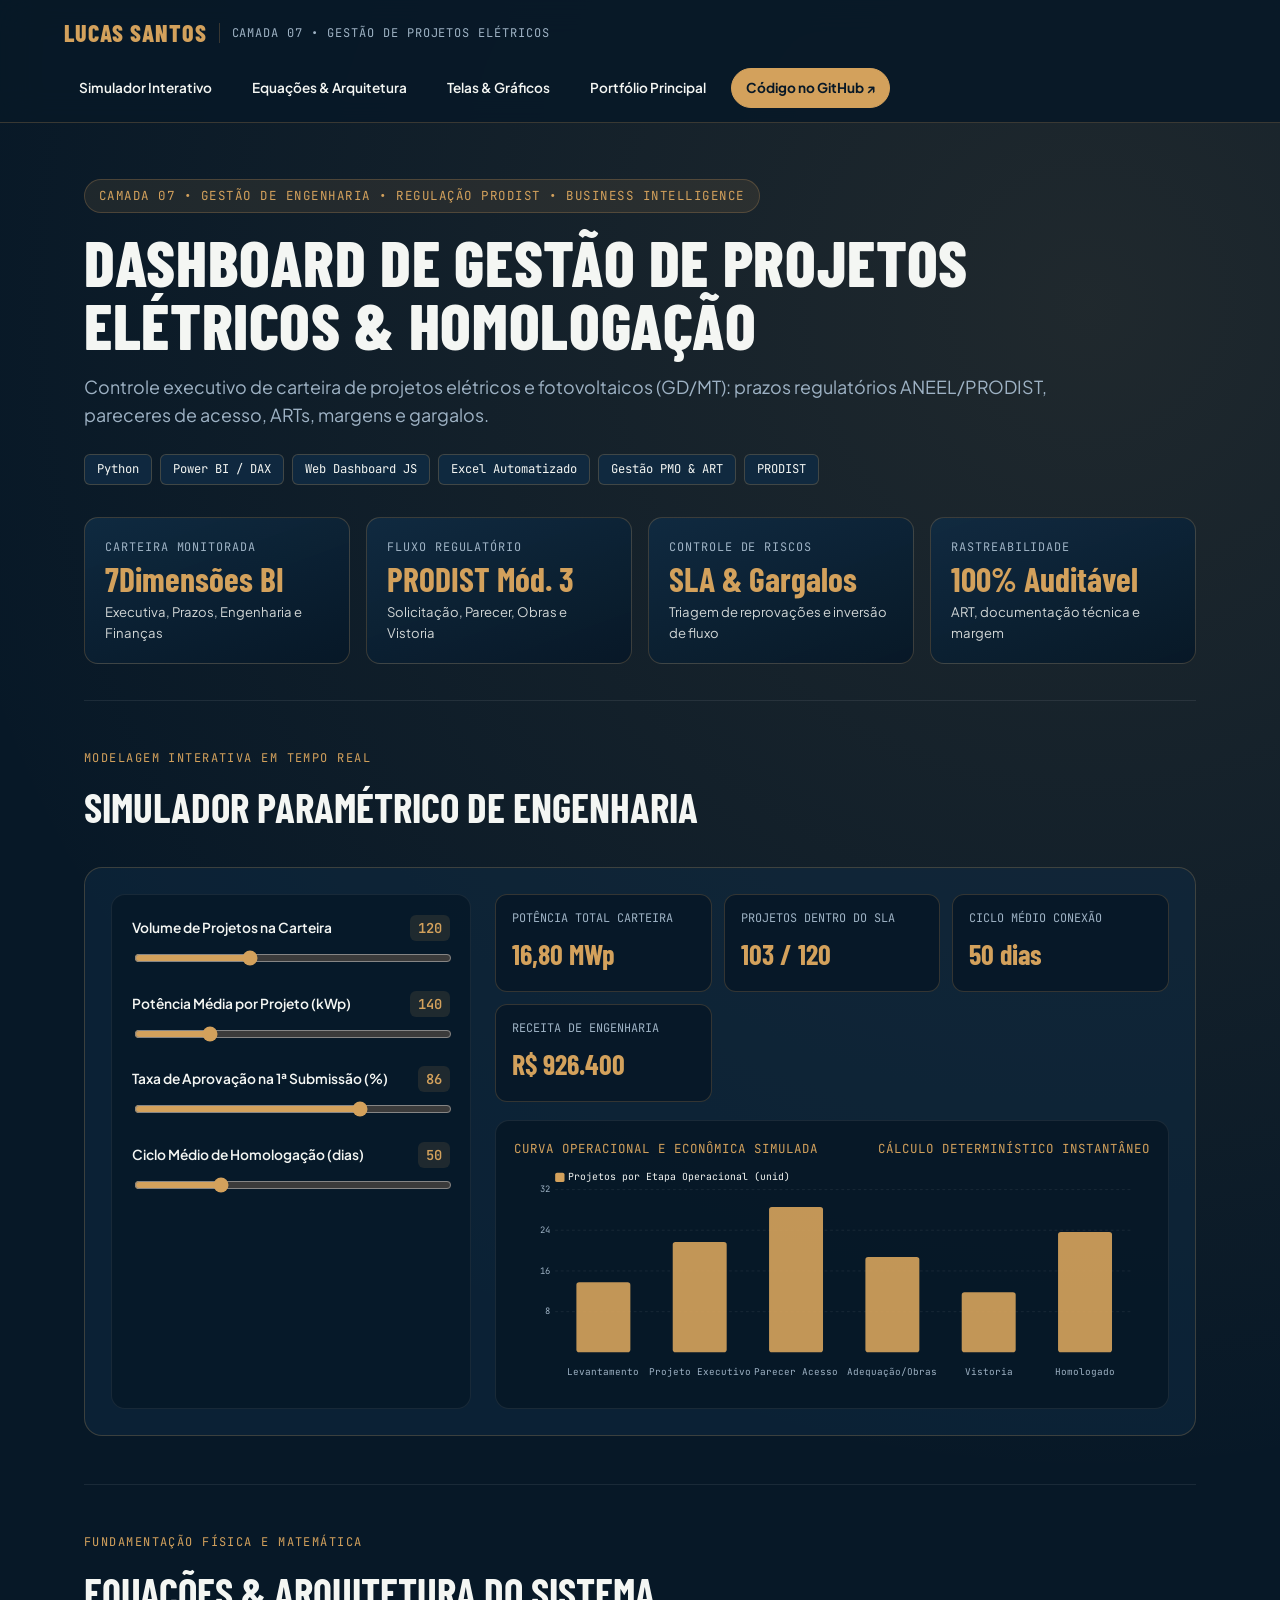
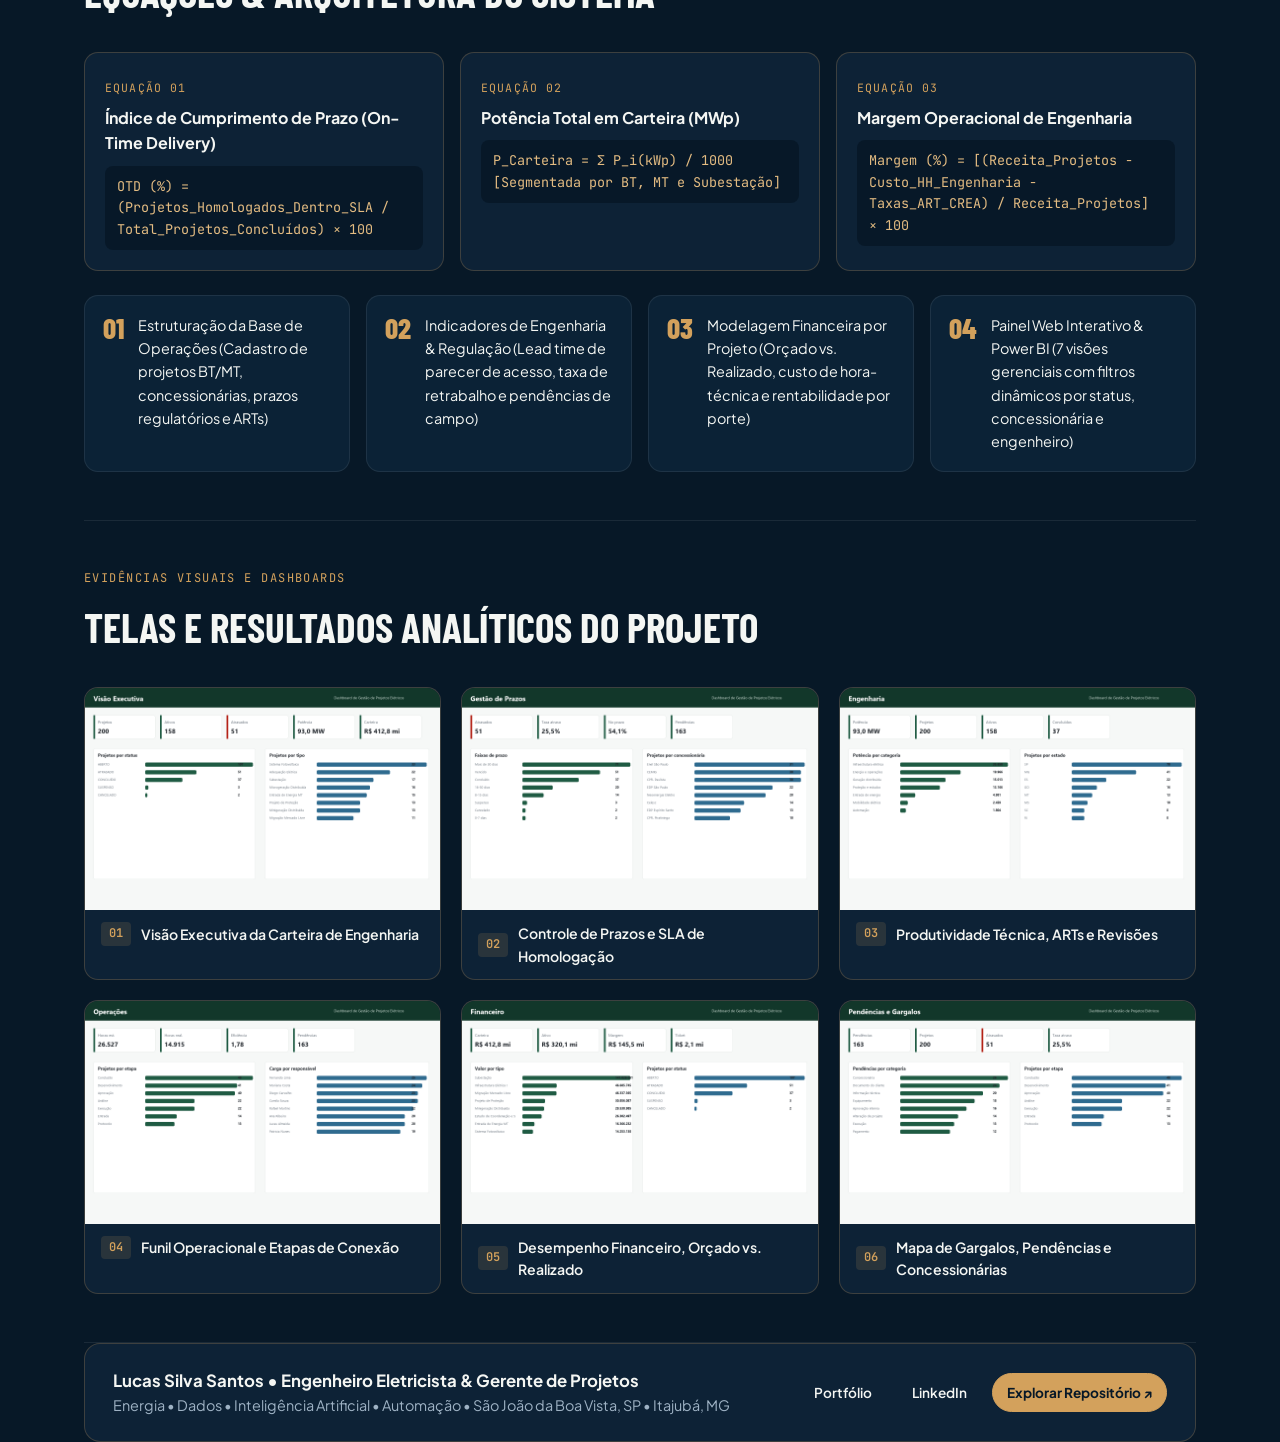
==== docs/index.html @ ae4abb3b "feat: upgrade interactive simulator, Navy & Gold UI, executive PT-BR README and Lucas Silva Santos a" ====
<!DOCTYPE html>
<html lang="pt-BR">
<head>
  <meta charset="utf-8" />
  <meta name="viewport" content="width=device-width, initial-scale=1" />
  <title>Dashboard de Gestão de Projetos Elétricos & Homologação | Lucas Santos Engenharia</title>
  <meta name="description" content="Plataforma de Business Intelligence e gestão operacional de carteiras de projetos elétricos (GD, Média Tensão e Subestações): controle de prazos PRODIST, emissão de ART, pareceres de acesso, gargalos e KPIs financeiros." />
  <link rel="preconnect" href="https://fonts.googleapis.com" />
  <link rel="preconnect" href="https://fonts.gstatic.com" crossorigin />
  <link href="https://fonts.googleapis.com/css2?family=Barlow+Condensed:wght@600;700;800&family=JetBrains+Mono:wght@400;600&family=Plus+Jakarta+Sans:wght@400;500;600;700&display=swap" rel="stylesheet" />
  <style>
    :root {
      --navy-deep: #071827;
      --navy-tech: #102B42;
      --navy-card: #0d2236;
      --gold: #D3A15C;
      --gold-light: #e4bc82;
      --cream: #F4F6F3;
      --text-muted: #9eb2c4;
      --border: rgba(211, 161, 92, 0.24);
      --success: #34d399;
    }
    * { box-sizing: border-box; }
    html { scroll-behavior: smooth; }
    body {
      margin: 0;
      font-family: 'Plus Jakarta Sans', system-ui, sans-serif;
      background: radial-gradient(circle at 85% 10%, rgba(211, 161, 92, 0.12), transparent 40%), var(--navy-deep);
      color: var(--cream);
      line-height: 1.6;
    }
    .topbar {
      position: sticky;
      top: 0;
      z-index: 100;
      display: flex;
      align-items: center;
      justify-content: space-between;
      padding: 14px 5vw;
      background: rgba(7, 24, 39, 0.88);
      backdrop-filter: blur(16px);
      border-bottom: 1px solid var(--border);
      gap: 16px;
      flex-wrap: wrap;
    }
    .brand {
      display: flex;
      align-items: center;
      gap: 12px;
      text-decoration: none;
      color: var(--cream);
    }
    .brand-mark {
      font-family: 'Barlow Condensed', sans-serif;
      font-weight: 800;
      font-size: 1.5rem;
      letter-spacing: 0.04em;
      color: var(--gold);
    }
    .brand-divider {
      width: 1px;
      height: 20px;
      background: var(--border);
    }
    .brand-sub {
      font-family: 'JetBrains Mono', monospace;
      font-size: 0.75rem;
      color: var(--text-muted);
      text-transform: uppercase;
      letter-spacing: 0.08em;
    }
    .nav-links {
      display: flex;
      align-items: center;
      gap: 10px;
      flex-wrap: wrap;
    }
    .nav-link {
      text-decoration: none;
      color: var(--cream);
      font-size: 0.85rem;
      font-weight: 600;
      padding: 8px 14px;
      border-radius: 999px;
      border: 1px solid transparent;
      transition: all 0.2s ease;
    }
    .nav-link:hover {
      border-color: var(--border);
      color: var(--gold);
    }
    .nav-cta {
      background: var(--gold);
      color: var(--navy-deep);
      border-color: var(--gold);
      font-weight: 700;
    }
    .nav-cta:hover {
      background: var(--gold-light);
      color: var(--navy-deep);
    }
    .container {
      max-width: 1240px;
      margin: 0 auto;
      padding: 0 5vw;
    }
    .hero {
      padding: 56px 0 36px;
      border-bottom: 1px solid rgba(255, 255, 255, 0.08);
    }
    .eyebrow {
      display: inline-flex;
      align-items: center;
      gap: 8px;
      font-family: 'JetBrains Mono', monospace;
      font-size: 0.78rem;
      color: var(--gold);
      text-transform: uppercase;
      letter-spacing: 0.12em;
      padding: 6px 14px;
      border-radius: 999px;
      background: rgba(211, 161, 92, 0.1);
      border: 1px solid var(--border);
      margin-bottom: 18px;
    }
    h1 {
      font-family: 'Barlow Condensed', sans-serif;
      font-size: clamp(2.4rem, 5vw, 4.2rem);
      font-weight: 800;
      line-height: 0.98;
      text-transform: uppercase;
      margin: 0 0 16px;
      letter-spacing: 0.01em;
    }
    .hero-sub {
      font-size: clamp(1rem, 1.4vw, 1.18rem);
      color: var(--text-muted);
      max-width: 78ch;
      margin: 0 0 24px;
    }
    .badge-row {
      display: flex;
      flex-wrap: wrap;
      gap: 8px;
      margin-bottom: 32px;
    }
    .tech-badge {
      font-family: 'JetBrains Mono', monospace;
      font-size: 0.76rem;
      padding: 5px 12px;
      border-radius: 6px;
      background: rgba(16, 43, 66, 0.9);
      border: 1px solid rgba(211, 161, 92, 0.25);
      color: var(--cream);
    }
    .kpi-grid {
      display: grid;
      grid-template-columns: repeat(auto-fit, minmax(220px, 1fr));
      gap: 16px;
    }
    .kpi-card {
      background: linear-gradient(160deg, rgba(16, 43, 66, 0.92), rgba(7, 24, 39, 0.95));
      border: 1px solid var(--border);
      border-radius: 14px;
      padding: 20px;
      display: flex;
      flex-direction: column;
      gap: 4px;
    }
    .kpi-label {
      font-family: 'JetBrains Mono', monospace;
      font-size: 0.74rem;
      text-transform: uppercase;
      letter-spacing: 0.08em;
      color: var(--text-muted);
    }
    .kpi-value {
      font-family: 'Barlow Condensed', sans-serif;
      font-size: 2.1rem;
      font-weight: 700;
      color: var(--gold);
      line-height: 1.05;
    }
    .kpi-detail {
      font-size: 0.82rem;
      color: var(--cream);
      opacity: 0.85;
    }
    section {
      padding: 48px 0;
      border-bottom: 1px solid rgba(255, 255, 255, 0.08);
    }
    .section-head {
      margin-bottom: 28px;
    }
    .section-tag {
      font-family: 'JetBrains Mono', monospace;
      font-size: 0.75rem;
      color: var(--gold);
      text-transform: uppercase;
      letter-spacing: 0.12em;
      display: block;
      margin-bottom: 6px;
    }
    .section-title {
      font-family: 'Barlow Condensed', sans-serif;
      font-size: clamp(1.8rem, 3.2vw, 2.7rem);
      font-weight: 700;
      text-transform: uppercase;
      margin: 0;
    }
    .sim-shell {
      display: grid;
      grid-template-columns: 360px 1fr;
      gap: 24px;
      background: rgba(16, 43, 66, 0.55);
      border: 1px solid var(--border);
      border-radius: 18px;
      padding: 26px;
    }
    @media (max-width: 920px) {
      .sim-shell { grid-template-columns: 1fr; padding: 18px; }
    }
    .sim-controls {
      display: flex;
      flex-direction: column;
      gap: 18px;
      background: rgba(7, 24, 39, 0.85);
      padding: 20px;
      border-radius: 14px;
      border: 1px solid rgba(255, 255, 255, 0.07);
    }
    .sim-control-header {
      display: flex;
      justify-content: space-between;
      align-items: center;
      gap: 8px;
      margin-bottom: 6px;
    }
    .sim-control-header label {
      font-size: 0.86rem;
      font-weight: 600;
      color: var(--cream);
    }
    .sim-val {
      font-family: 'JetBrains Mono', monospace;
      font-size: 0.86rem;
      font-weight: 600;
      color: var(--gold);
      background: rgba(211, 161, 92, 0.12);
      padding: 2px 8px;
      border-radius: 6px;
    }
    input[type="range"] {
      width: 100%;
      accent-color: var(--gold);
      cursor: pointer;
    }
    .sim-output {
      display: flex;
      flex-direction: column;
      gap: 18px;
    }
    .sim-metrics {
      display: grid;
      grid-template-columns: repeat(auto-fit, minmax(165px, 1fr));
      gap: 12px;
    }
    .sim-metric-box {
      background: rgba(7, 24, 39, 0.9);
      border: 1px solid rgba(211, 161, 92, 0.22);
      border-radius: 12px;
      padding: 14px 16px;
    }
    .sim-metric-box span {
      display: block;
      font-size: 0.74rem;
      font-family: 'JetBrains Mono', monospace;
      color: var(--text-muted);
      text-transform: uppercase;
    }
    .sim-metric-box strong {
      display: block;
      font-family: 'Barlow Condensed', sans-serif;
      font-size: 1.75rem;
      color: var(--gold);
      margin-top: 4px;
    }
    .sim-chart-box {
      background: rgba(7, 24, 39, 0.92);
      border: 1px solid rgba(255, 255, 255, 0.08);
      border-radius: 14px;
      padding: 18px;
    }
    .sim-chart-title {
      font-family: 'JetBrains Mono', monospace;
      font-size: 0.78rem;
      color: var(--gold);
      text-transform: uppercase;
      letter-spacing: 0.08em;
      margin-bottom: 10px;
      display: flex;
      justify-content: space-between;
      flex-wrap: wrap;
      gap: 8px;
    }
    .eq-grid {
      display: grid;
      grid-template-columns: repeat(auto-fit, minmax(300px, 1fr));
      gap: 16px;
      margin-bottom: 24px;
    }
    .eq-card {
      background: var(--navy-card);
      border: 1px solid var(--border);
      border-radius: 14px;
      padding: 20px;
    }
    .eq-index {
      font-family: 'JetBrains Mono', monospace;
      font-size: 0.72rem;
      color: var(--gold);
      letter-spacing: 0.1em;
    }
    .eq-card h4 {
      margin: 6px 0 10px;
      font-size: 1rem;
    }
    .eq-card code {
      display: block;
      font-family: 'JetBrains Mono', monospace;
      font-size: 0.84rem;
      color: var(--gold-light);
      background: rgba(7, 24, 39, 0.9);
      padding: 10px 12px;
      border-radius: 8px;
      overflow-x: auto;
    }
    .arch-grid {
      display: grid;
      grid-template-columns: repeat(auto-fit, minmax(240px, 1fr));
      gap: 16px;
    }
    .arch-step {
      background: rgba(16, 43, 66, 0.6);
      border: 1px solid rgba(255, 255, 255, 0.08);
      border-radius: 14px;
      padding: 18px;
      display: flex;
      gap: 14px;
      align-items: flex-start;
    }
    .arch-num {
      font-family: 'Barlow Condensed', sans-serif;
      font-size: 1.8rem;
      font-weight: 800;
      color: var(--gold);
      line-height: 1;
    }
    .arch-step p {
      margin: 0;
      font-size: 0.9rem;
      color: var(--cream);
    }
    .gallery-grid {
      display: grid;
      grid-template-columns: repeat(auto-fit, minmax(320px, 1fr));
      gap: 20px;
    }
    .shot-card {
      margin: 0;
      background: var(--navy-card);
      border: 1px solid var(--border);
      border-radius: 14px;
      overflow: hidden;
      transition: transform 0.25s ease;
    }
    .shot-card:hover {
      transform: translateY(-4px);
    }
    .shot-frame {
      background: #040d17;
      aspect-ratio: 16 / 10;
      display: flex;
      align-items: center;
      justify-content: center;
      overflow: hidden;
    }
    .shot-frame img {
      width: 100%;
      height: 100%;
      object-fit: cover;
      display: block;
    }
    .shot-card figcaption {
      padding: 12px 16px;
      display: flex;
      align-items: center;
      gap: 10px;
      font-size: 0.88rem;
      font-weight: 600;
    }
    .shot-idx {
      font-family: 'JetBrains Mono', monospace;
      font-size: 0.75rem;
      color: var(--gold);
      background: rgba(211, 161, 92, 0.14);
      padding: 2px 8px;
      border-radius: 4px;
    }
    footer {
      padding: 44px 0 60px;
      color: var(--text-muted);
      font-size: 0.9rem;
    }
    .footer-box {
      display: flex;
      justify-content: space-between;
      align-items: center;
      flex-wrap: wrap;
      gap: 20px;
      background: var(--navy-card);
      border: 1px solid var(--border);
      border-radius: 16px;
      padding: 24px 28px;
    }
    .footer-author strong {
      color: var(--cream);
      font-size: 1.05rem;
      display: block;
    }
  </style>
</head>
<body>
  <header class="topbar">
    <a class="brand" href="https://lucas-santos-portfolio-zeta.vercel.app/">
      <span class="brand-mark">LUCAS SANTOS</span>
      <span class="brand-divider"></span>
      <span class="brand-sub">Camada 07 • GESTÃO DE PROJETOS ELÉTRICOS</span>
    </a>
    <nav class="nav-links">
      <a class="nav-link" href="#simulador">Simulador Interativo</a>
      <a class="nav-link" href="#arquitetura">Equações & Arquitetura</a>
      <a class="nav-link" href="#galeria">Telas & Gráficos</a>
      <a class="nav-link" href="https://lucas-santos-portfolio-zeta.vercel.app/#arquitetura">Portfólio Principal</a>
      <a class="nav-link nav-cta" href="https://github.com/luscaarmstrong1/electrical-project-management-dashboard" target="_blank" rel="noopener">Código no GitHub ↗</a>
    </nav>
  </header>

  <main class="container">
    <section class="hero">
      <div class="eyebrow">CAMADA 07 • Gestão de Engenharia • Regulação PRODIST • Business Intelligence</div>
      <h1>Dashboard de Gestão de Projetos Elétricos & Homologação</h1>
      <p class="hero-sub">Controle executivo de carteira de projetos elétricos e fotovoltaicos (GD/MT): prazos regulatórios ANEEL/PRODIST, pareceres de acesso, ARTs, margens e gargalos.</p>
      <div class="badge-row"><span class="tech-badge">Python</span><span class="tech-badge">Power BI / DAX</span><span class="tech-badge">Web Dashboard JS</span><span class="tech-badge">Excel Automatizado</span><span class="tech-badge">Gestão PMO & ART</span><span class="tech-badge">PRODIST</span></div>
      <div class="kpi-grid">
      <div class="kpi-card">
        <span class="kpi-label">Carteira Monitorada</span>
        <strong class="kpi-value">7Dimensões BI</strong>
        <span class="kpi-detail">Executiva, Prazos, Engenharia e Finanças</span>
      </div>

      <div class="kpi-card">
        <span class="kpi-label">Fluxo Regulatório</span>
        <strong class="kpi-value">PRODIST Mód. 3</strong>
        <span class="kpi-detail">Solicitação, Parecer, Obras e Vistoria</span>
      </div>

      <div class="kpi-card">
        <span class="kpi-label">Controle de Riscos</span>
        <strong class="kpi-value">SLA & Gargalos</strong>
        <span class="kpi-detail">Triagem de reprovações e inversão de fluxo</span>
      </div>

      <div class="kpi-card">
        <span class="kpi-label">Rastreabilidade</span>
        <strong class="kpi-value">100% Auditável</strong>
        <span class="kpi-detail">ART, documentação técnica e margem</span>
      </div></div>
    </section>

    <section id="simulador">
      <div class="section-head">
        <span class="section-tag">MODELAGEM INTERATIVA EM TEMPO REAL</span>
        <h2 class="section-title">Simulador Paramétrico de Engenharia</h2>
      </div>
      <div class="sim-shell">
        <div class="sim-controls">
          
      <div class="sim-control">
        <div class="sim-control-header">
          <label for="ctrl-projCount">Volume de Projetos na Carteira</label>
          <span class="sim-val" id="val-projCount">120</span>
        </div>
        <input type="range" id="ctrl-projCount" min="20" max="300" step="10" value="120" />
      </div>

      <div class="sim-control">
        <div class="sim-control-header">
          <label for="ctrl-avgKwp">Potência Média por Projeto (kWp)</label>
          <span class="sim-val" id="val-avgKwp">140</span>
        </div>
        <input type="range" id="ctrl-avgKwp" min="35" max="500" step="15" value="140" />
      </div>

      <div class="sim-control">
        <div class="sim-control-header">
          <label for="ctrl-slaPct">Taxa de Aprovação na 1ª Submissão (%)</label>
          <span class="sim-val" id="val-slaPct">86</span>
        </div>
        <input type="range" id="ctrl-slaPct" min="55" max="98" step="1" value="86" />
      </div>

      <div class="sim-control">
        <div class="sim-control-header">
          <label for="ctrl-leadDays">Ciclo Médio de Homologação (dias)</label>
          <span class="sim-val" id="val-leadDays">48</span>
        </div>
        <input type="range" id="ctrl-leadDays" min="25" max="120" step="5" value="48" />
      </div>
        </div>
        <div class="sim-output">
          <div class="sim-metrics" id="sim-metrics"></div>
          <div class="sim-chart-box">
            <div class="sim-chart-title">
              <span id="chart-title">CURVA OPERACIONAL E ECONÔMICA SIMULADA</span>
              <span id="chart-subtitle">Cálculo determinístico instantâneo</span>
            </div>
            <div id="svg-chart-container"></div>
          </div>
        </div>
      </div>
    </section>

    <section id="arquitetura">
      <div class="section-head">
        <span class="section-tag">FUNDAMENTAÇÃO FÍSICA E MATEMÁTICA</span>
        <h2 class="section-title">Equações & Arquitetura do Sistema</h2>
      </div>
      <div class="eq-grid">
      <div class="eq-card">
        <span class="eq-index">EQUAÇÃO 01</span>
        <h4>Índice de Cumprimento de Prazo (On-Time Delivery)</h4>
        <code>OTD (%) = (Projetos_Homologados_Dentro_SLA / Total_Projetos_Concluídos) × 100</code>
      </div>

      <div class="eq-card">
        <span class="eq-index">EQUAÇÃO 02</span>
        <h4>Potência Total em Carteira (MWp)</h4>
        <code>P_Carteira = Σ P_i(kWp) / 1000  [Segmentada por BT, MT e Subestação]</code>
      </div>

      <div class="eq-card">
        <span class="eq-index">EQUAÇÃO 03</span>
        <h4>Margem Operacional de Engenharia</h4>
        <code>Margem (%) = [(Receita_Projetos - Custo_HH_Engenharia - Taxas_ART_CREA) / Receita_Projetos] × 100</code>
      </div></div>
      <div class="arch-grid">
      <div class="arch-step">
        <div class="arch-num">01</div>
        <p>Estruturação da Base de Operações (Cadastro de projetos BT/MT, concessionárias, prazos regulatórios e ARTs)</p>
      </div>

      <div class="arch-step">
        <div class="arch-num">02</div>
        <p>Indicadores de Engenharia & Regulação (Lead time de parecer de acesso, taxa de retrabalho e pendências de campo)</p>
      </div>

      <div class="arch-step">
        <div class="arch-num">03</div>
        <p>Modelagem Financeira por Projeto (Orçado vs. Realizado, custo de hora-técnica e rentabilidade por porte)</p>
      </div>

      <div class="arch-step">
        <div class="arch-num">04</div>
        <p>Painel Web Interativo & Power BI (7 visões gerenciais com filtros dinâmicos por status, concessionária e engenheiro)</p>
      </div></div>
    </section>

    <section id="galeria">
      <div class="section-head">
        <span class="section-tag">EVIDÊNCIAS VISUAIS E DASHBOARDS</span>
        <h2 class="section-title">Telas e Resultados Analíticos do Projeto</h2>
      </div>
      <div class="gallery-grid">
      <figure class="shot-card">
        <div class="shot-frame">
          <img src="assets/screenshots/executive_overview.png" alt="Visão Executiva da Carteira de Engenharia" loading="lazy" />
        </div>
        <figcaption>
          <span class="shot-idx">01</span>
          <span>Visão Executiva da Carteira de Engenharia</span>
        </figcaption>
      </figure>

      <figure class="shot-card">
        <div class="shot-frame">
          <img src="assets/screenshots/deadlines.png" alt="Controle de Prazos e SLA de Homologação" loading="lazy" />
        </div>
        <figcaption>
          <span class="shot-idx">02</span>
          <span>Controle de Prazos e SLA de Homologação</span>
        </figcaption>
      </figure>

      <figure class="shot-card">
        <div class="shot-frame">
          <img src="assets/screenshots/engineering.png" alt="Produtividade Técnica, ARTs e Revisões" loading="lazy" />
        </div>
        <figcaption>
          <span class="shot-idx">03</span>
          <span>Produtividade Técnica, ARTs e Revisões</span>
        </figcaption>
      </figure>

      <figure class="shot-card">
        <div class="shot-frame">
          <img src="assets/screenshots/operations.png" alt="Funil Operacional e Etapas de Conexão" loading="lazy" />
        </div>
        <figcaption>
          <span class="shot-idx">04</span>
          <span>Funil Operacional e Etapas de Conexão</span>
        </figcaption>
      </figure>

      <figure class="shot-card">
        <div class="shot-frame">
          <img src="assets/screenshots/financial.png" alt="Desempenho Financeiro, Orçado vs. Realizado" loading="lazy" />
        </div>
        <figcaption>
          <span class="shot-idx">05</span>
          <span>Desempenho Financeiro, Orçado vs. Realizado</span>
        </figcaption>
      </figure>

      <figure class="shot-card">
        <div class="shot-frame">
          <img src="assets/screenshots/issues.png" alt="Mapa de Gargalos, Pendências e Concessionárias" loading="lazy" />
        </div>
        <figcaption>
          <span class="shot-idx">06</span>
          <span>Mapa de Gargalos, Pendências e Concessionárias</span>
        </figcaption>
      </figure></div>
    </section>
  </main>

  <footer class="container">
    <div class="footer-box">
      <div class="footer-author">
        <strong>Lucas Silva Santos • Engenheiro Eletricista & Gerente de Projetos</strong>
        <span>Energia • Dados • Inteligência Artificial • Automação • São João da Boa Vista, SP • Itajubá, MG</span>
      </div>
      <div class="nav-links">
        <a class="nav-link" href="https://lucas-santos-portfolio-zeta.vercel.app/">Portfólio</a>
        <a class="nav-link" href="https://www.linkedin.com/in/lucasssantos1/" target="_blank" rel="noopener">LinkedIn</a>
        <a class="nav-link nav-cta" href="https://github.com/luscaarmstrong1/electrical-project-management-dashboard" target="_blank" rel="noopener">Explorar Repositório ↗</a>
      </div>
    </div>
  </footer>

  <script>
    const SIM_TYPE = "project_mgmt";
    const fmtBRL = (n) => "R$ " + Number(n).toLocaleString("pt-BR", { maximumFractionDigits: 0 });
    const fmtNum = (n, d = 1) => Number(n).toLocaleString("pt-BR", { minimumFractionDigits: d, maximumFractionDigits: d });

    function renderSvgBars(labels, seriesA, seriesB, labelA, labelB) {
      const w = 680, h = 230, padL = 44, padR = 18, padT = 22, padB = 34;
      const plotW = w - padL - padR;
      const plotH = h - padT - padB;
      const maxVal = Math.max(...seriesA, ...(seriesB || [0]), 1) * 1.12;
      const n = labels.length;
      const step = plotW / n;
      let bars = "";
      for (let i = 0; i < n; i++) {
        const xCenter = padL + i * step + step / 2;
        const bw = seriesB ? Math.max(6, step * 0.34) : Math.max(10, step * 0.56);
        const hA = Math.max(2, (seriesA[i] / maxVal) * plotH);
        const yA = padT + plotH - hA;
        const xA = seriesB ? xCenter - bw - 1 : xCenter - bw / 2;
        bars += `<rect x="${xA.toFixed(1)}" y="${yA.toFixed(1)}" width="${bw.toFixed(1)}" height="${hA.toFixed(1)}" rx="3" fill="#D3A15C" opacity="0.92" />`;
        if (seriesB) {
          const hB = Math.max(2, (seriesB[i] / maxVal) * plotH);
          const yB = padT + plotH - hB;
          const xB = xCenter + 1;
          bars += `<rect x="${xB.toFixed(1)}" y="${yB.toFixed(1)}" width="${bw.toFixed(1)}" height="${hB.toFixed(1)}" rx="3" fill="#38bdf8" opacity="0.88" />`;
        }
        if (i % Math.ceil(n / 12) === 0) {
          bars += `<text x="${xCenter.toFixed(1)}" y="${h - 10}" fill="#9eb2c4" font-size="10" font-family="JetBrains Mono" text-anchor="middle">${labels[i]}</text>`;
        }
      }
      const grid = [0.25, 0.5, 0.75, 1].map(f => {
        const y = padT + plotH * (1 - f);
        const val = (maxVal * f).toFixed(0);
        return `<line x1="${padL}" y1="${y.toFixed(1)}" x2="${w - padR}" y2="${y.toFixed(1)}" stroke="rgba(255,255,255,0.07)" stroke-dasharray="3 3" />
                <text x="${padL - 6}" y="${(y + 3).toFixed(1)}" fill="#9eb2c4" font-size="9.5" font-family="JetBrains Mono" text-anchor="end">${val}</text>`;
      }).join("");
      const legend = `<g transform="translate(${padL}, 12)">
        <rect x="0" y="-8" width="10" height="10" rx="2" fill="#D3A15C" />
        <text x="14" y="0" fill="#F4F6F3" font-size="10.5" font-family="JetBrains Mono">${labelA}</text>
        ${seriesB ? `<rect x="180" y="-8" width="10" height="10" rx="2" fill="#38bdf8" /><text x="194" y="0" fill="#F4F6F3" font-size="10.5" font-family="JetBrains Mono">${labelB}</text>` : ""}
      </g>`;
      return `<svg viewBox="0 0 ${w} ${h}" width="100%" height="auto" role="img">${grid}${bars}${legend}</svg>`;
    }

    function updateSimulation() {
      const getVal = (id) => {
        const el = document.getElementById("ctrl-" + id);
        const v = el ? parseFloat(el.value) : 0;
        const lbl = document.getElementById("val-" + id);
        if (lbl) lbl.textContent = v.toLocaleString("pt-BR");
        return v;
      };

      let metrics = [];
      let svg = "";

      if (SIM_TYPE === "digital_twin") {
        const mwp = getVal("mwp");
        const pr = getVal("pr") / 100;
        const bess = getVal("bess");
        const spread = getVal("spread");
        const genMwh = mwp * 5.15 * 365 * pr;
        const bessMwhYr = (bess * 0.88 * 330) / 1000;
        const revArbitrage = bessMwhYr * spread;
        const lcos = Math.max(290, 680 - (bess / 30) - (spread * 0.15));
        metrics = [
          { label: "Geração Esperada FV", value: fmtNum(genMwh, 0) + " MWh/ano" },
          { label: "Energia Despachada BESS", value: fmtNum(bessMwhYr, 0) + " MWh/ano" },
          { label: "Receita de Arbitragem", value: fmtBRL(revArbitrage) + "/ano" },
          { label: "LCOS Estimado", value: "R$ " + fmtNum(lcos, 0) + "/MWh" },
        ];
        const hrs = Array.from({ length: 12 }, (_, i) => (i * 2 + 6) + "h");
        const pvCurve = [0.05, 0.28, 0.68, 0.95, 1.0, 0.88, 0.54, 0.15, 0.0, 0.0, 0.0, 0.0].map(f => +(f * mwp * pr * 1000).toFixed(0));
        const bessCurve = [0, 0, 0, 0, 0, 0, 40, +(bess * 0.38).toFixed(0), +(bess * 0.45).toFixed(0), +(bess * 0.18).toFixed(0), 0, 0];
        svg = renderSvgBars(hrs, pvCurve, bessCurve, "Geração FV (kW)", "Despacho BESS Ponta (kW)");
      } else if (SIM_TYPE === "energy_ai") {
        const baseLoad = getVal("baseLoad");
        const solarCap = getVal("solarCap");
        const shiftPct = getVal("shiftPct") / 100;
        const sigma = getVal("sigma");
        const peakRedMw = baseLoad * 1.25 * shiftPct;
        const annualSavings = (peakRedMw * 1000 * 480 * 12) * 0.42 + (solarCap * 1650 * 420);
        const anomalies = Math.max(3, Math.round(48 / sigma));
        metrics = [
          { label: "Redução na Ponta", value: fmtNum(peakRedMw, 2) + " MW" },
          { label: "Economia Otimizada", value: fmtBRL(annualSavings) + "/ano" },
          { label: "Eventos Anômalos/Ano", value: anomalies + " alertas" },
          { label: "Acurácia Forecasting", value: "97,2% (1-MAPE)" },
        ];
        const hrs = ["02h","04h","06h","08h","10h","12h","14h","16h","18h","20h","22h","24h"];
        const orig = [0.7,0.68,0.75,0.92,1.05,1.08,1.1,1.12,1.32,1.35,1.05,0.82].map(f => +(f * baseLoad).toFixed(2));
        const opt = [0.78,0.76,0.82,0.95,0.98,0.92,0.94,1.02,1.32*(1-shiftPct),1.35*(1-shiftPct),1.08,0.88].map(v => +v.toFixed(2));
        svg = renderSvgBars(hrs, orig, opt, "Carga Base (MW)", "Carga Otimizada IA (MW)");
      } else if (SIM_TYPE === "power_system") {
        const loadGrowth = getVal("loadGrowth");
        const solarWindAdd = getVal("solarWindAdd");
        const hydroStorage = getVal("hydroStorage");
        const mmgdAdd = getVal("mmgdAdd");
        const totalCap = 206 + solarWindAdd + mmgdAdd;
        const renShare = Math.min(94.5, 86.5 + (solarWindAdd + mmgdAdd) * 0.25);
        const pldEst = Math.max(69, 340 - hydroStorage * 2.6 - solarWindAdd * 2.2);
        metrics = [
          { label: "Capacidade SIN + MMGD", value: fmtNum(totalCap, 1) + " GW" },
          { label: "Participação Renovável", value: fmtNum(renShare, 1) + "%" },
          { label: "Expansão Anual Limpa", value: "+" + fmtNum(solarWindAdd + mmgdAdd, 1) + " GW" },
          { label: "PLD Médio Estimado", value: "R$ " + fmtNum(pldEst, 0) + "/MWh" },
        ];
        const subs = ["Hídrica", "Eólica", "Solar Central.", "MMGD Solar", "Biomassa", "Térmica"];
        const gwBase = [109, 31 + solarWindAdd * 0.45, 16 + solarWindAdd * 0.55, 33 + mmgdAdd, 17, 29];
        const gwEff = gwBase.map((v, i) => +(v * [0.52, 0.42, 0.27, 0.21, 0.45, (100 - hydroStorage) * 0.006][i]).toFixed(1));
        svg = renderSvgBars(subs, gwBase, gwEff, "Capacidade Instalada (GW)", "Geração Média (GWmed)");
      } else if (SIM_TYPE === "solar_feasibility") {
        const consumo = getVal("consumo");
        const tarifa = getVal("tarifa");
        const hsp = getVal("hsp");
        const capexUnit = getVal("capexUnit");
        const kwp = (consumo / 30) / (hsp * 0.79);
        const capex = kwp * capexUnit;
        const ecoAno1 = consumo * 12 * 0.92 * tarifa;
        const payback = capex / ecoAno1;
        const vpl = ecoAno1 * 10.6 - capex;
        metrics = [
          { label: "Potência Recomendada", value: fmtNum(kwp, 1) + " kWp" },
          { label: "CAPEX Estimado", value: fmtBRL(capex) },
          { label: "Payback Simples", value: fmtNum(payback, 1) + " anos" },
          { label: "VPL (25 Anos)", value: fmtBRL(vpl) },
        ];
        const yrs = ["A1","A3","A5","A7","A10","A13","A16","A19","A22","A25"];
        const gen = [1,3,5,7,10,13,16,19,22,25].map(y => Math.round((ecoAno1 * y * 0.94) / 1000));
        const costLine = yrs.map(() => Math.round(capex / 1000));
        svg = renderSvgBars(yrs, gen, costLine, "Economia Acumulada (R$ mil)", "Investimento CAPEX (R$ mil)");
      } else if (SIM_TYPE === "mercado_livre") {
        const consumoMwh = getVal("consumoMwh");
        const demandaKw = getVal("demandaKw");
        const tarifaAcr = getVal("tarifaAcr");
        const precoAcl = getVal("precoAcl");
        const fioAnual = demandaKw * 34 * 12;
        const custoAcr = consumoMwh * 12 * tarifaAcr + fioAnual * 1.45;
        const custoAcl = consumoMwh * 12 * (precoAcl + 28) + fioAnual * 0.72;
        const ecoAnual = Math.max(0, custoAcr - custoAcl);
        const pct = (ecoAnual / custoAcr) * 100;
        metrics = [
          { label: "Custo Anual ACR", value: fmtBRL(custoAcr) },
          { label: "Custo Anual ACL", value: fmtBRL(custoAcl) },
          { label: "Economia Anual", value: fmtBRL(ecoAnual) + " (" + fmtNum(pct, 1) + "%)" },
          { label: "Economia em 5 Anos", value: fmtBRL(ecoAnual * 5.45) },
        ];
        const anos = ["Ano 1", "Ano 2", "Ano 3", "Ano 4", "Ano 5"];
        const sAcr = [1, 1.06, 1.12, 1.19, 1.26].map(f => Math.round((custoAcr * f) / 1000));
        const sAcl = [1, 1.04, 1.08, 1.13, 1.18].map(f => Math.round((custoAcl * f) / 1000));
        svg = renderSvgBars(anos, sAcr, sAcl, "Custo Cativo ACR (R$ mil)", "Custo Livre ACL (R$ mil)");
      } else if (SIM_TYPE === "green_hydrogen") {
        const renMw = getVal("renMw");
        const elecMw = getVal("elecMw");
        const sec = getVal("sec");
        const capexElec = getVal("capexElec");
        const energyMwh = Math.min(renMw * 0.44, elecMw * 0.76) * 8760;
        const h2Tons = (energyMwh * 1000) / sec / 1000;
        const lcoh = Math.max(2.4, ((elecMw * capexElec * 1000 * 0.14) + energyMwh * 32) / (h2Tons * 1000));
        const co2Avoided = h2Tons * 9.8;
        metrics = [
          { label: "Produção Anual H₂V", value: fmtNum(h2Tons, 0) + " ton/ano" },
          { label: "LCOH Estimado", value: "US$ " + fmtNum(lcoh, 2) + "/kg" },
          { label: "Emissões Evitadas", value: fmtNum(co2Avoided, 0) + " tCO₂/ano" },
          { label: "Fator Capacidade PEM", value: fmtNum((energyMwh / (elecMw * 8760)) * 100, 1) + "%" },
        ];
        const meses = ["Jan","Fev","Mar","Abr","Mai","Jun","Jul","Ago","Set","Out","Nov","Dez"];
        const h2M = [0.95,0.92,0.98,1.02,1.05,1.08,1.12,1.15,1.1,1.04,0.98,0.96].map(f => Math.round((h2Tons / 12) * f));
        svg = renderSvgBars(meses, h2M, null, "Produção Mensal de H₂ Verde (toneladas)", "");
      } else if (SIM_TYPE === "project_mgmt") {
        const projCount = getVal("projCount");
        const avgKwp = getVal("avgKwp");
        const slaPct = getVal("slaPct");
        const leadDays = getVal("leadDays");
        const totalMwp = (projCount * avgKwp) / 1000;
        const onTime = Math.round(projCount * (slaPct / 100));
        const revEst = projCount * (3800 + avgKwp * 28);
        metrics = [
          { label: "Potência Total Carteira", value: fmtNum(totalMwp, 2) + " MWp" },
          { label: "Projetos Dentro do SLA", value: onTime + " / " + projCount },
          { label: "Ciclo Médio Conexão", value: leadDays + " dias" },
          { label: "Receita de Engenharia", value: fmtBRL(revEst) },
        ];
        const etapas = ["Levantamento", "Projeto Executivo", "Parecer Acesso", "Adequação/Obras", "Vistoria", "Homologado"];
        const dist = [0.12, 0.18, 0.24, 0.16, 0.10, 0.20].map(f => Math.round(projCount * f));
        svg = renderSvgBars(etapas, dist, null, "Projetos por Etapa Operacional (unid)", "");
      } else if (SIM_TYPE === "energy_mgmt") {
        const indConsumo = getVal("indConsumo");
        const peakDemand = getVal("peakDemand");
        const solarShare = getVal("solarShare") / 100;
        const effTarget = getVal("effTarget") / 100;
        const gridMwh = indConsumo * (1 - solarShare) * (1 - effTarget);
        const monthlyBill = gridMwh * 640 + peakDemand * (1 - effTarget * 0.6) * 42;
        const annualSavings = (indConsumo * 640 * 12) - (monthlyBill * 12);
        metrics = [
          { label: "Consumo Rede Líquido", value: fmtNum(gridMwh, 1) + " MWh/mês" },
          { label: "Fatura Mensal Otimizada", value: fmtBRL(monthlyBill) },
          { label: "Economia Anual Total", value: fmtBRL(annualSavings) + "/ano" },
          { label: "Redução de Pegada CO₂", value: fmtNum((indConsumo - gridMwh) * 12 * 0.082, 1) + " tCO₂/ano" },
        ];
        const hrs = ["02h","04h","06h","08h","10h","12h","14h","16h","18h","20h","22h","24h"];
        const baseD = [0.55,0.52,0.62,0.88,0.96,0.94,0.98,0.95,1.0,0.92,0.74,0.60].map(f => Math.round(f * peakDemand));
        const optD = baseD.map((v, i) => Math.round(v * (1 - effTarget) * (i >= 4 && i <= 7 ? (1 - solarShare * 0.55) : 1)));
        svg = renderSvgBars(hrs, baseD, optD, "Demanda Original (kW)", "Demanda Líquida com Solar + Eficiência (kW)");
      } else if (SIM_TYPE === "pv_sizing") {
        const monthKwh = getVal("monthKwh");
        const hspDay = getVal("hspDay");
        const modWp = getVal("modWp");
        const prVal = getVal("prVal") / 100;
        const reqKwp = (monthKwh / 30) / (hspDay * prVal);
        const nMods = Math.ceil((reqKwp * 1000) / modWp);
        const instKwp = (nMods * modWp) / 1000;
        const invKw = +(instKwp / 1.18).toFixed(1);
        const genYear = instKwp * hspDay * prVal * 365;
        metrics = [
          { label: "Potência Instalada", value: fmtNum(instKwp, 2) + " kWp" },
          { label: "Arranjo de Módulos", value: nMods + " × " + modWp + " Wp" },
          { label: "Inversor Sugerido", value: fmtNum(invKw, 1) + " kW (FDI 1,18)" },
          { label: "Geração Anual", value: fmtNum(genYear, 0) + " kWh/ano" },
        ];
        const meses = ["Jan","Fev","Mar","Abr","Mai","Jun","Jul","Ago","Set","Out","Nov","Dez"];
        const saz = [1.08,1.06,1.04,0.96,0.88,0.84,0.86,0.96,1.02,1.08,1.11,1.11].map(f => Math.round((genYear / 12) * f));
        const cons = meses.map(() => Math.round(monthKwh));
        svg = renderSvgBars(meses, saz, cons, "Geração Mensal Estimada (kWh)", "Consumo Mensal (kWh)");
      }

      document.getElementById("sim-metrics").innerHTML = metrics
        .map(m => `<div class="sim-metric-box"><span>${m.label}</span><strong>${m.value}</strong></div>`)
        .join("");
      document.getElementById("svg-chart-container").innerHTML = svg;
    }

    document.querySelectorAll('input[type="range"]').forEach(el => {
      el.addEventListener("input", updateSimulation);
    });
    updateSimulation();
  </script>
</body>
</html>
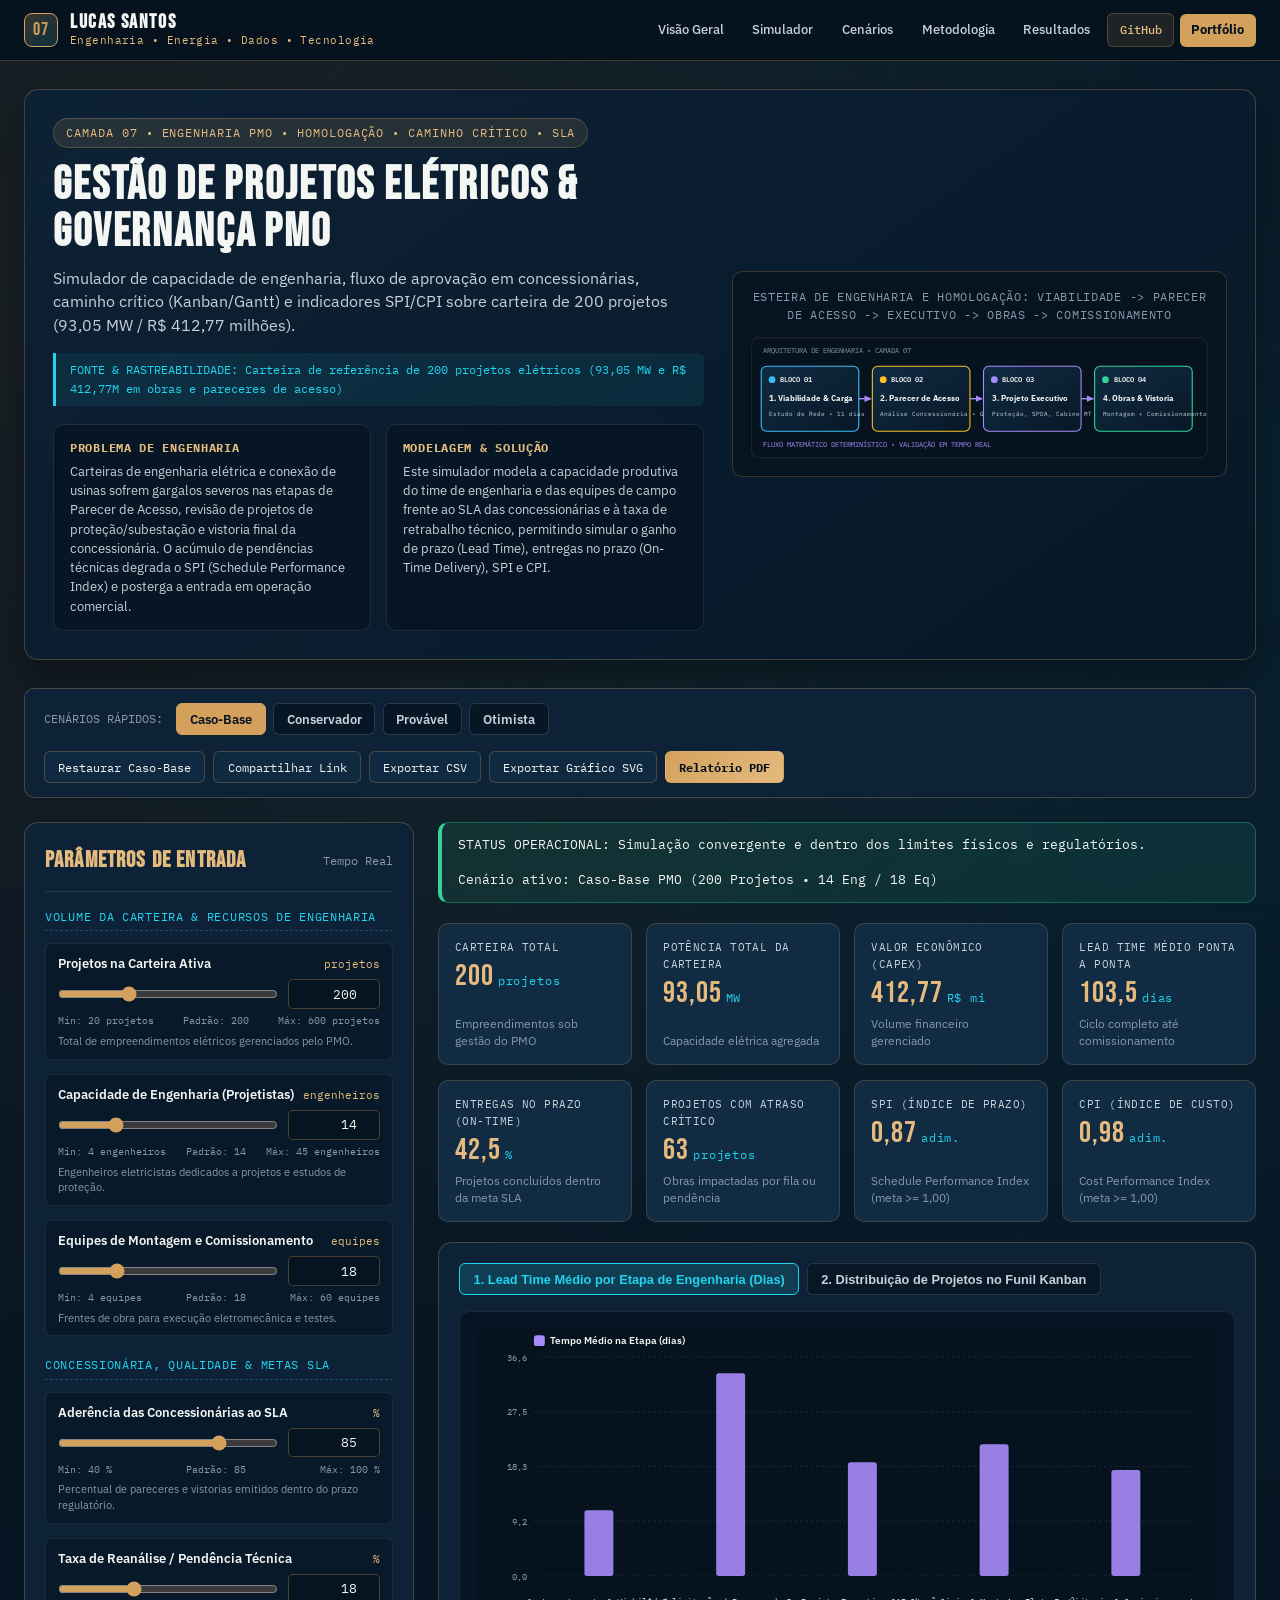
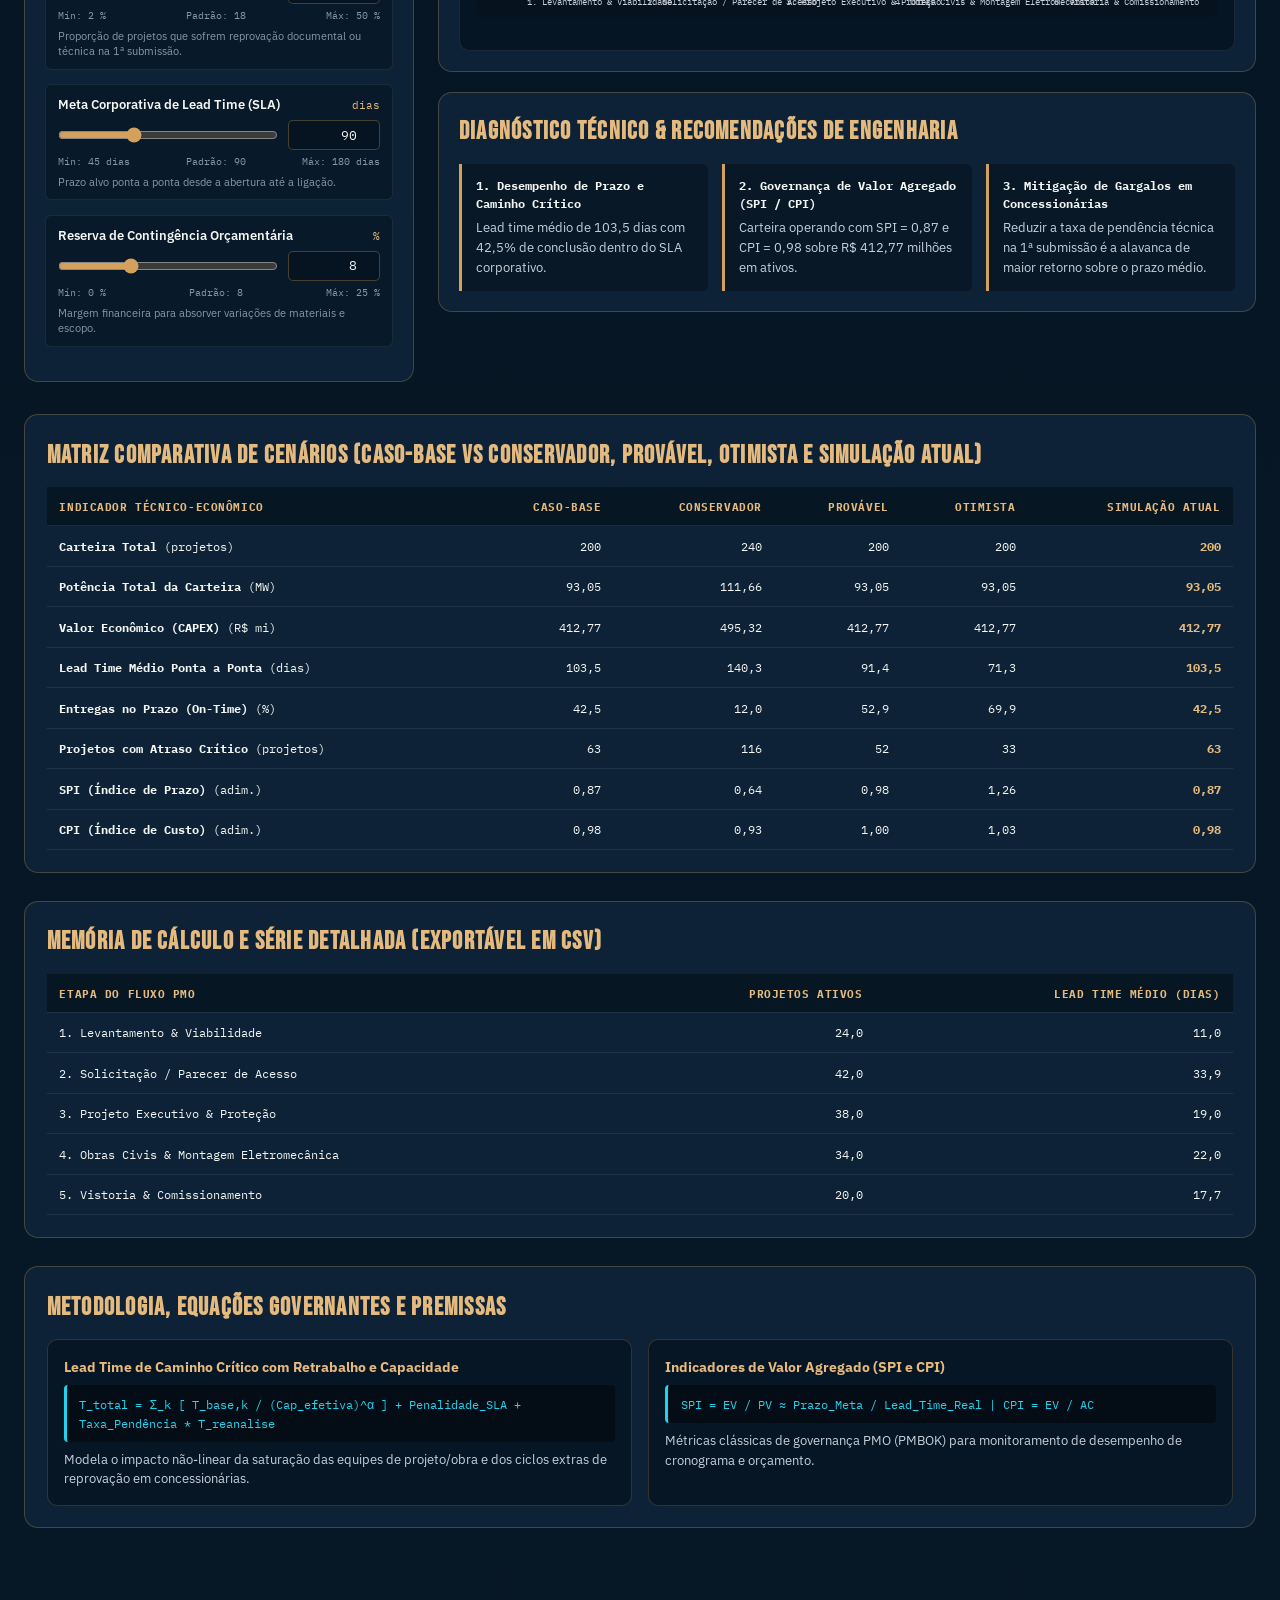
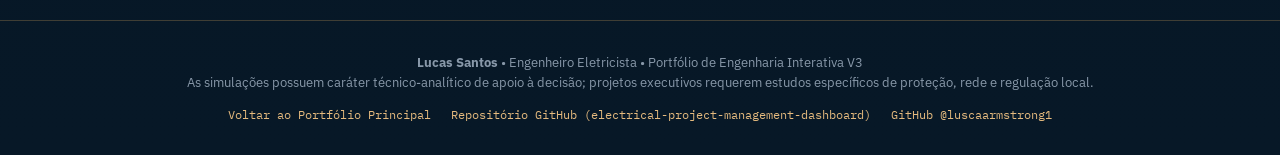
==== commit f4fae477: "feat(v3): upgrade interactive engineering simulator to V3, update README and add preview" ====
--- a/docs/index.html
+++ b/docs/index.html
@@ -1,900 +1,353 @@
 <!DOCTYPE html>
 <html lang="pt-BR">
 <head>
-  <meta charset="utf-8" />
-  <meta name="viewport" content="width=device-width, initial-scale=1" />
-  <title>Dashboard de Gestão de Projetos Elétricos & Homologação | Lucas Santos Engenharia</title>
-  <meta name="description" content="Plataforma de Business Intelligence e gestão operacional de carteiras de projetos elétricos (GD, Média Tensão e Subestações): controle de prazos PRODIST, emissão de ART, pareceres de acesso, gargalos e KPIs financeiros." />
-  <link rel="preconnect" href="https://fonts.googleapis.com" />
-  <link rel="preconnect" href="https://fonts.gstatic.com" crossorigin />
-  <link href="https://fonts.googleapis.com/css2?family=Barlow+Condensed:wght@600;700;800&family=JetBrains+Mono:wght@400;600&family=Plus+Jakarta+Sans:wght@400;500;600;700&display=swap" rel="stylesheet" />
-  <style>
-    :root {
-      --navy-deep: #071827;
-      --navy-tech: #102B42;
-      --navy-card: #0d2236;
-      --gold: #D3A15C;
-      --gold-light: #e4bc82;
-      --cream: #F4F6F3;
-      --text-muted: #9eb2c4;
-      --border: rgba(211, 161, 92, 0.24);
-      --success: #34d399;
-    }
-    * { box-sizing: border-box; }
-    html { scroll-behavior: smooth; }
-    body {
-      margin: 0;
-      font-family: 'Plus Jakarta Sans', system-ui, sans-serif;
-      background: radial-gradient(circle at 85% 10%, rgba(211, 161, 92, 0.12), transparent 40%), var(--navy-deep);
-      color: var(--cream);
-      line-height: 1.6;
-    }
-    .topbar {
-      position: sticky;
-      top: 0;
-      z-index: 100;
-      display: flex;
-      align-items: center;
-      justify-content: space-between;
-      padding: 14px 5vw;
-      background: rgba(7, 24, 39, 0.88);
-      backdrop-filter: blur(16px);
-      border-bottom: 1px solid var(--border);
-      gap: 16px;
-      flex-wrap: wrap;
-    }
-    .brand {
-      display: flex;
-      align-items: center;
-      gap: 12px;
-      text-decoration: none;
-      color: var(--cream);
-    }
-    .brand-mark {
-      font-family: 'Barlow Condensed', sans-serif;
-      font-weight: 800;
-      font-size: 1.5rem;
-      letter-spacing: 0.04em;
-      color: var(--gold);
-    }
-    .brand-divider {
-      width: 1px;
-      height: 20px;
-      background: var(--border);
-    }
-    .brand-sub {
-      font-family: 'JetBrains Mono', monospace;
-      font-size: 0.75rem;
-      color: var(--text-muted);
-      text-transform: uppercase;
-      letter-spacing: 0.08em;
-    }
-    .nav-links {
-      display: flex;
-      align-items: center;
-      gap: 10px;
-      flex-wrap: wrap;
-    }
-    .nav-link {
-      text-decoration: none;
-      color: var(--cream);
-      font-size: 0.85rem;
-      font-weight: 600;
-      padding: 8px 14px;
-      border-radius: 999px;
-      border: 1px solid transparent;
-      transition: all 0.2s ease;
-    }
-    .nav-link:hover {
-      border-color: var(--border);
-      color: var(--gold);
-    }
-    .nav-cta {
-      background: var(--gold);
-      color: var(--navy-deep);
-      border-color: var(--gold);
-      font-weight: 700;
-    }
-    .nav-cta:hover {
-      background: var(--gold-light);
-      color: var(--navy-deep);
-    }
-    .container {
-      max-width: 1240px;
-      margin: 0 auto;
-      padding: 0 5vw;
-    }
-    .hero {
-      padding: 56px 0 36px;
-      border-bottom: 1px solid rgba(255, 255, 255, 0.08);
-    }
-    .eyebrow {
-      display: inline-flex;
-      align-items: center;
-      gap: 8px;
-      font-family: 'JetBrains Mono', monospace;
-      font-size: 0.78rem;
-      color: var(--gold);
-      text-transform: uppercase;
-      letter-spacing: 0.12em;
-      padding: 6px 14px;
-      border-radius: 999px;
-      background: rgba(211, 161, 92, 0.1);
-      border: 1px solid var(--border);
-      margin-bottom: 18px;
-    }
-    h1 {
-      font-family: 'Barlow Condensed', sans-serif;
-      font-size: clamp(2.4rem, 5vw, 4.2rem);
-      font-weight: 800;
-      line-height: 0.98;
-      text-transform: uppercase;
-      margin: 0 0 16px;
-      letter-spacing: 0.01em;
-    }
-    .hero-sub {
-      font-size: clamp(1rem, 1.4vw, 1.18rem);
-      color: var(--text-muted);
-      max-width: 78ch;
-      margin: 0 0 24px;
-    }
-    .badge-row {
-      display: flex;
-      flex-wrap: wrap;
-      gap: 8px;
-      margin-bottom: 32px;
-    }
-    .tech-badge {
-      font-family: 'JetBrains Mono', monospace;
-      font-size: 0.76rem;
-      padding: 5px 12px;
-      border-radius: 6px;
-      background: rgba(16, 43, 66, 0.9);
-      border: 1px solid rgba(211, 161, 92, 0.25);
-      color: var(--cream);
-    }
-    .kpi-grid {
-      display: grid;
-      grid-template-columns: repeat(auto-fit, minmax(220px, 1fr));
-      gap: 16px;
-    }
-    .kpi-card {
-      background: linear-gradient(160deg, rgba(16, 43, 66, 0.92), rgba(7, 24, 39, 0.95));
-      border: 1px solid var(--border);
-      border-radius: 14px;
-      padding: 20px;
-      display: flex;
-      flex-direction: column;
-      gap: 4px;
-    }
-    .kpi-label {
-      font-family: 'JetBrains Mono', monospace;
-      font-size: 0.74rem;
-      text-transform: uppercase;
-      letter-spacing: 0.08em;
-      color: var(--text-muted);
-    }
-    .kpi-value {
-      font-family: 'Barlow Condensed', sans-serif;
-      font-size: 2.1rem;
-      font-weight: 700;
-      color: var(--gold);
-      line-height: 1.05;
-    }
-    .kpi-detail {
-      font-size: 0.82rem;
-      color: var(--cream);
-      opacity: 0.85;
-    }
-    section {
-      padding: 48px 0;
-      border-bottom: 1px solid rgba(255, 255, 255, 0.08);
-    }
-    .section-head {
-      margin-bottom: 28px;
-    }
-    .section-tag {
-      font-family: 'JetBrains Mono', monospace;
-      font-size: 0.75rem;
-      color: var(--gold);
-      text-transform: uppercase;
-      letter-spacing: 0.12em;
-      display: block;
-      margin-bottom: 6px;
-    }
-    .section-title {
-      font-family: 'Barlow Condensed', sans-serif;
-      font-size: clamp(1.8rem, 3.2vw, 2.7rem);
-      font-weight: 700;
-      text-transform: uppercase;
-      margin: 0;
-    }
-    .sim-shell {
-      display: grid;
-      grid-template-columns: 360px 1fr;
-      gap: 24px;
-      background: rgba(16, 43, 66, 0.55);
-      border: 1px solid var(--border);
-      border-radius: 18px;
-      padding: 26px;
-    }
-    @media (max-width: 920px) {
-      .sim-shell { grid-template-columns: 1fr; padding: 18px; }
-    }
-    .sim-controls {
-      display: flex;
-      flex-direction: column;
-      gap: 18px;
-      background: rgba(7, 24, 39, 0.85);
-      padding: 20px;
-      border-radius: 14px;
-      border: 1px solid rgba(255, 255, 255, 0.07);
-    }
-    .sim-control-header {
-      display: flex;
-      justify-content: space-between;
-      align-items: center;
-      gap: 8px;
-      margin-bottom: 6px;
-    }
-    .sim-control-header label {
-      font-size: 0.86rem;
-      font-weight: 600;
-      color: var(--cream);
-    }
-    .sim-val {
-      font-family: 'JetBrains Mono', monospace;
-      font-size: 0.86rem;
-      font-weight: 600;
-      color: var(--gold);
-      background: rgba(211, 161, 92, 0.12);
-      padding: 2px 8px;
-      border-radius: 6px;
-    }
-    input[type="range"] {
-      width: 100%;
-      accent-color: var(--gold);
-      cursor: pointer;
-    }
-    .sim-output {
-      display: flex;
-      flex-direction: column;
-      gap: 18px;
-    }
-    .sim-metrics {
-      display: grid;
-      grid-template-columns: repeat(auto-fit, minmax(165px, 1fr));
-      gap: 12px;
-    }
-    .sim-metric-box {
-      background: rgba(7, 24, 39, 0.9);
-      border: 1px solid rgba(211, 161, 92, 0.22);
-      border-radius: 12px;
-      padding: 14px 16px;
-    }
-    .sim-metric-box span {
-      display: block;
-      font-size: 0.74rem;
-      font-family: 'JetBrains Mono', monospace;
-      color: var(--text-muted);
-      text-transform: uppercase;
-    }
-    .sim-metric-box strong {
-      display: block;
-      font-family: 'Barlow Condensed', sans-serif;
-      font-size: 1.75rem;
-      color: var(--gold);
-      margin-top: 4px;
-    }
-    .sim-chart-box {
-      background: rgba(7, 24, 39, 0.92);
-      border: 1px solid rgba(255, 255, 255, 0.08);
-      border-radius: 14px;
-      padding: 18px;
-    }
-    .sim-chart-title {
-      font-family: 'JetBrains Mono', monospace;
-      font-size: 0.78rem;
-      color: var(--gold);
-      text-transform: uppercase;
-      letter-spacing: 0.08em;
-      margin-bottom: 10px;
-      display: flex;
-      justify-content: space-between;
-      flex-wrap: wrap;
-      gap: 8px;
-    }
-    .eq-grid {
-      display: grid;
-      grid-template-columns: repeat(auto-fit, minmax(300px, 1fr));
-      gap: 16px;
-      margin-bottom: 24px;
-    }
-    .eq-card {
-      background: var(--navy-card);
-      border: 1px solid var(--border);
-      border-radius: 14px;
-      padding: 20px;
-    }
-    .eq-index {
-      font-family: 'JetBrains Mono', monospace;
-      font-size: 0.72rem;
-      color: var(--gold);
-      letter-spacing: 0.1em;
-    }
-    .eq-card h4 {
-      margin: 6px 0 10px;
-      font-size: 1rem;
-    }
-    .eq-card code {
-      display: block;
-      font-family: 'JetBrains Mono', monospace;
-      font-size: 0.84rem;
-      color: var(--gold-light);
-      background: rgba(7, 24, 39, 0.9);
-      padding: 10px 12px;
-      border-radius: 8px;
-      overflow-x: auto;
-    }
-    .arch-grid {
-      display: grid;
-      grid-template-columns: repeat(auto-fit, minmax(240px, 1fr));
-      gap: 16px;
-    }
-    .arch-step {
-      background: rgba(16, 43, 66, 0.6);
-      border: 1px solid rgba(255, 255, 255, 0.08);
-      border-radius: 14px;
-      padding: 18px;
-      display: flex;
-      gap: 14px;
-      align-items: flex-start;
-    }
-    .arch-num {
-      font-family: 'Barlow Condensed', sans-serif;
-      font-size: 1.8rem;
-      font-weight: 800;
-      color: var(--gold);
-      line-height: 1;
-    }
-    .arch-step p {
-      margin: 0;
-      font-size: 0.9rem;
-      color: var(--cream);
-    }
-    .gallery-grid {
-      display: grid;
-      grid-template-columns: repeat(auto-fit, minmax(320px, 1fr));
-      gap: 20px;
-    }
-    .shot-card {
-      margin: 0;
-      background: var(--navy-card);
-      border: 1px solid var(--border);
-      border-radius: 14px;
-      overflow: hidden;
-      transition: transform 0.25s ease;
-    }
-    .shot-card:hover {
-      transform: translateY(-4px);
-    }
-    .shot-frame {
-      background: #040d17;
-      aspect-ratio: 16 / 10;
-      display: flex;
-      align-items: center;
-      justify-content: center;
-      overflow: hidden;
-    }
-    .shot-frame img {
-      width: 100%;
-      height: 100%;
-      object-fit: cover;
-      display: block;
-    }
-    .shot-card figcaption {
-      padding: 12px 16px;
-      display: flex;
-      align-items: center;
-      gap: 10px;
-      font-size: 0.88rem;
-      font-weight: 600;
-    }
-    .shot-idx {
-      font-family: 'JetBrains Mono', monospace;
-      font-size: 0.75rem;
-      color: var(--gold);
-      background: rgba(211, 161, 92, 0.14);
-      padding: 2px 8px;
-      border-radius: 4px;
-    }
-    footer {
-      padding: 44px 0 60px;
-      color: var(--text-muted);
-      font-size: 0.9rem;
-    }
-    .footer-box {
-      display: flex;
-      justify-content: space-between;
-      align-items: center;
-      flex-wrap: wrap;
-      gap: 20px;
-      background: var(--navy-card);
-      border: 1px solid var(--border);
-      border-radius: 16px;
-      padding: 24px 28px;
-    }
-    .footer-author strong {
-      color: var(--cream);
-      font-size: 1.05rem;
-      display: block;
-    }
-  </style>
+  <meta charset="UTF-8" />
+  <meta name="viewport" content="width=device-width, initial-scale=1.0" />
+  <title>Gestão de Projetos Elétricos & Governança PMO | Lucas Santos Engenharia Interativa V3</title>
+  <meta name="description" content="Simulador de capacidade de engenharia, fluxo de aprovação em concessionárias, caminho crítico (Kanban/Gantt) e indicadores SPI/CPI sobre carteira de 200 projetos (93,05 MW / R$ 412,77 milhões)." />
+  <link rel="stylesheet" href="./simulator.css" />
 </head>
 <body>
-  <header class="topbar">
-    <a class="brand" href="https://lucas-santos-portfolio-zeta.vercel.app/">
-      <span class="brand-mark">LUCAS SANTOS</span>
-      <span class="brand-divider"></span>
-      <span class="brand-sub">Camada 07 • GESTÃO DE PROJETOS ELÉTRICOS</span>
-    </a>
-    <nav class="nav-links">
-      <a class="nav-link" href="#simulador">Simulador Interativo</a>
-      <a class="nav-link" href="#arquitetura">Equações & Arquitetura</a>
-      <a class="nav-link" href="#galeria">Telas & Gráficos</a>
-      <a class="nav-link" href="https://lucas-santos-portfolio-zeta.vercel.app/#arquitetura">Portfólio Principal</a>
-      <a class="nav-link nav-cta" href="https://github.com/luscaarmstrong1/electrical-project-management-dashboard" target="_blank" rel="noopener">Código no GitHub ↗</a>
-    </nav>
+  <header class="v3-topbar">
+    <div class="v3-topbar-inner">
+      <a class="v3-brand" href="https://lucassantos.eng.br/#arquitetura">
+        <span class="v3-brand-badge">07</span>
+        <span class="v3-brand-text">
+          <strong>LUCAS SANTOS</strong>
+          <span>Engenharia • Energia • Dados • Tecnologia</span>
+        </span>
+      </a>
+      <nav class="v3-nav" aria-label="Navegação Principal">
+        <a href="#visao-geral">Visão Geral</a>
+        <a href="#simulador">Simulador</a>
+        <a href="#cenarios">Cenários</a>
+        <a href="#metodologia">Metodologia</a>
+        <a href="#resultados">Resultados</a>
+        <a class="v3-nav-cta" href="https://github.com/luscaarmstrong1/electrical-project-management-dashboard" target="_blank" rel="noopener noreferrer">GitHub</a>
+        <a class="v3-nav-portfolio" href="https://lucassantos.eng.br/#arquitetura">Portfólio</a>
+      </nav>
+    </div>
   </header>
 
-  <main class="container">
-    <section class="hero">
-      <div class="eyebrow">CAMADA 07 • Gestão de Engenharia • Regulação PRODIST • Business Intelligence</div>
-      <h1>Dashboard de Gestão de Projetos Elétricos & Homologação</h1>
-      <p class="hero-sub">Controle executivo de carteira de projetos elétricos e fotovoltaicos (GD/MT): prazos regulatórios ANEEL/PRODIST, pareceres de acesso, ARTs, margens e gargalos.</p>
-      <div class="badge-row"><span class="tech-badge">Python</span><span class="tech-badge">Power BI / DAX</span><span class="tech-badge">Web Dashboard JS</span><span class="tech-badge">Excel Automatizado</span><span class="tech-badge">Gestão PMO & ART</span><span class="tech-badge">PRODIST</span></div>
-      <div class="kpi-grid">
-      <div class="kpi-card">
-        <span class="kpi-label">Carteira Monitorada</span>
-        <strong class="kpi-value">7Dimensões BI</strong>
-        <span class="kpi-detail">Executiva, Prazos, Engenharia e Finanças</span>
-      </div>
-
-      <div class="kpi-card">
-        <span class="kpi-label">Fluxo Regulatório</span>
-        <strong class="kpi-value">PRODIST Mód. 3</strong>
-        <span class="kpi-detail">Solicitação, Parecer, Obras e Vistoria</span>
-      </div>
-
-      <div class="kpi-card">
-        <span class="kpi-label">Controle de Riscos</span>
-        <strong class="kpi-value">SLA & Gargalos</strong>
-        <span class="kpi-detail">Triagem de reprovações e inversão de fluxo</span>
-      </div>
-
-      <div class="kpi-card">
-        <span class="kpi-label">Rastreabilidade</span>
-        <strong class="kpi-value">100% Auditável</strong>
-        <span class="kpi-detail">ART, documentação técnica e margem</span>
-      </div></div>
-    </section>
-
-    <section id="simulador">
-      <div class="section-head">
-        <span class="section-tag">MODELAGEM INTERATIVA EM TEMPO REAL</span>
-        <h2 class="section-title">Simulador Paramétrico de Engenharia</h2>
-      </div>
-      <div class="sim-shell">
-        <div class="sim-controls">
+  <main class="v3-container">
+    <!-- VISÃO GERAL / HERO -->
+    <section id="visao-geral" class="v3-hero">
+      <div class="v3-hero-grid">
+        <div>
+          <div class="v3-eyebrow">CAMADA 07 • Engenharia PMO • Homologação • Caminho Crítico • SLA</div>
+          <h1>Gestão de Projetos Elétricos & Governança PMO</h1>
+          <p class="v3-hero-sub">Simulador de capacidade de engenharia, fluxo de aprovação em concessionárias, caminho crítico (Kanban/Gantt) e indicadores SPI/CPI sobre carteira de 200 projetos (93,05 MW / R$ 412,77 milhões).</p>
+          <div class="v3-data-origin">
+            <span>FONTE & RASTREABILIDADE: Carteira de referência de 200 projetos elétricos (93,05 MW e R$ 412,77M em obras e pareceres de acesso)</span>
+          </div>
+          <div class="v3-problem-grid">
+            <div class="v3-prob-card">
+              <h3>Problema de Engenharia</h3>
+              <p>Carteiras de engenharia elétrica e conexão de usinas sofrem gargalos severos nas etapas de Parecer de Acesso, revisão de projetos de proteção/subestação e vistoria final da concessionária. O acúmulo de pendências técnicas degrada o SPI (Schedule Performance Index) e posterga a entrada em operação comercial.</p>
+            </div>
+            <div class="v3-prob-card">
+              <h3>Modelagem & Solução</h3>
+              <p>Este simulador modela a capacidade produtiva do time de engenharia e das equipes de campo frente ao SLA das concessionárias e à taxa de retrabalho técnico, permitindo simular o ganho de prazo (Lead Time), entregas no prazo (On-Time Delivery), SPI e CPI.</p>
+            </div>
+          </div>
+        </div>
+        <div class="v3-schematic-box">
+          <div class="v3-schematic-title">Esteira de Engenharia e Homologação: Viabilidade -> Parecer de Acesso -> Executivo -> Obras -> Comissionamento</div>
+          <svg class="v3-schematic-svg" viewBox="0 0 680 185" xmlns="http://www.w3.org/2000/svg" role="img" aria-label="Esteira de Engenharia e Homologação: Viabilidade -> Parecer de Acesso -> Executivo -> Obras -> Comissionamento">
+    <defs>
+      <linearGradient id="v3GradBox" x1="0" y1="0" x2="1" y2="1">
+        <stop offset="0%" stop-color="#102B42" />
+        <stop offset="100%" stop-color="#071827" />
+      </linearGradient>
+      <marker id="v3Arrow" viewBox="0 0 10 10" refX="8" refY="5" markerWidth="6" markerHeight="6" orient="auto-start-reverse">
+        <path d="M 0 1 L 9 5 L 0 9 z" fill="#A78BFA" />
+      </marker>
+    </defs>
+    <rect x="4" y="4" width="672" height="177" rx="10" fill="#06131F" stroke="rgba(211,161,92,0.22)" />
+    <text x="20" y="26" fill="#8898A9" font-family="IBM Plex Mono, monospace" font-size="10">ARQUITETURA DE ENGENHARIA • CAMADA 07</text>
+    
+        <g>
+          <rect x="18" y="46" width="144" height="96" rx="8" fill="url(#v3GradBox)" stroke="#38BDF8" stroke-width="1.6" />
+          <circle cx="34" cy="66" r="5" fill="#38BDF8" />
+          <text x="46" y="70" fill="#F4F6F3" font-family="IBM Plex Mono, monospace" font-size="10" font-weight="600">BLOCO 01</text>
+          <text x="30" y="98" fill="#F4F6F3" font-family="IBM Plex Sans, sans-serif" font-size="11.5" font-weight="700">1. Viabilidade & Carga</text>
+          <text x="30" y="120" fill="#C8D1DA" font-family="IBM Plex Mono, monospace" font-size="9.5">Estudo de Rede • 11 dias</text>
+          <line x1="162" y1="94" x2="180" y2="94" stroke="#A78BFA" stroke-width="2" marker-end="url(#v3Arrow)" />
+        </g>
+      
+        <g>
+          <rect x="182" y="46" width="144" height="96" rx="8" fill="url(#v3GradBox)" stroke="#FBBF24" stroke-width="1.6" />
+          <circle cx="198" cy="66" r="5" fill="#FBBF24" />
+          <text x="210" y="70" fill="#F4F6F3" font-family="IBM Plex Mono, monospace" font-size="10" font-weight="600">BLOCO 02</text>
+          <text x="194" y="98" fill="#F4F6F3" font-family="IBM Plex Sans, sans-serif" font-size="11.5" font-weight="700">2. Parecer de Acesso</text>
+          <text x="194" y="120" fill="#C8D1DA" font-family="IBM Plex Mono, monospace" font-size="9.5">Análise Concessionária • Gargalo</text>
+          <line x1="326" y1="94" x2="344" y2="94" stroke="#A78BFA" stroke-width="2" marker-end="url(#v3Arrow)" />
+        </g>
+      
+        <g>
+          <rect x="346" y="46" width="144" height="96" rx="8" fill="url(#v3GradBox)" stroke="#A78BFA" stroke-width="1.6" />
+          <circle cx="362" cy="66" r="5" fill="#A78BFA" />
+          <text x="374" y="70" fill="#F4F6F3" font-family="IBM Plex Mono, monospace" font-size="10" font-weight="600">BLOCO 03</text>
+          <text x="358" y="98" fill="#F4F6F3" font-family="IBM Plex Sans, sans-serif" font-size="11.5" font-weight="700">3. Projeto Executivo</text>
+          <text x="358" y="120" fill="#C8D1DA" font-family="IBM Plex Mono, monospace" font-size="9.5">Proteção, SPDA, Cabine MT</text>
+          <line x1="490" y1="94" x2="508" y2="94" stroke="#A78BFA" stroke-width="2" marker-end="url(#v3Arrow)" />
+        </g>
+      
+        <g>
+          <rect x="510" y="46" width="144" height="96" rx="8" fill="url(#v3GradBox)" stroke="#36D399" stroke-width="1.6" />
+          <circle cx="526" cy="66" r="5" fill="#36D399" />
+          <text x="538" y="70" fill="#F4F6F3" font-family="IBM Plex Mono, monospace" font-size="10" font-weight="600">BLOCO 04</text>
+          <text x="522" y="98" fill="#F4F6F3" font-family="IBM Plex Sans, sans-serif" font-size="11.5" font-weight="700">4. Obras & Vistoria</text>
+          <text x="522" y="120" fill="#C8D1DA" font-family="IBM Plex Mono, monospace" font-size="9.5">Montagem + Comissionamento</text>
           
-      <div class="sim-control">
-        <div class="sim-control-header">
-          <label for="ctrl-projCount">Volume de Projetos na Carteira</label>
-          <span class="sim-val" id="val-projCount">120</span>
-        </div>
-        <input type="range" id="ctrl-projCount" min="20" max="300" step="10" value="120" />
-      </div>
-
-      <div class="sim-control">
-        <div class="sim-control-header">
-          <label for="ctrl-avgKwp">Potência Média por Projeto (kWp)</label>
-          <span class="sim-val" id="val-avgKwp">140</span>
-        </div>
-        <input type="range" id="ctrl-avgKwp" min="35" max="500" step="15" value="140" />
-      </div>
-
-      <div class="sim-control">
-        <div class="sim-control-header">
-          <label for="ctrl-slaPct">Taxa de Aprovação na 1ª Submissão (%)</label>
-          <span class="sim-val" id="val-slaPct">86</span>
-        </div>
-        <input type="range" id="ctrl-slaPct" min="55" max="98" step="1" value="86" />
-      </div>
-
-      <div class="sim-control">
-        <div class="sim-control-header">
-          <label for="ctrl-leadDays">Ciclo Médio de Homologação (dias)</label>
-          <span class="sim-val" id="val-leadDays">48</span>
-        </div>
-        <input type="range" id="ctrl-leadDays" min="25" max="120" step="5" value="48" />
-      </div>
-        </div>
-        <div class="sim-output">
-          <div class="sim-metrics" id="sim-metrics"></div>
-          <div class="sim-chart-box">
-            <div class="sim-chart-title">
-              <span id="chart-title">CURVA OPERACIONAL E ECONÔMICA SIMULADA</span>
-              <span id="chart-subtitle">Cálculo determinístico instantâneo</span>
-            </div>
-            <div id="svg-chart-container"></div>
-          </div>
-        </div>
-      </div>
-    </section>
-
-    <section id="arquitetura">
-      <div class="section-head">
-        <span class="section-tag">FUNDAMENTAÇÃO FÍSICA E MATEMÁTICA</span>
-        <h2 class="section-title">Equações & Arquitetura do Sistema</h2>
-      </div>
-      <div class="eq-grid">
-      <div class="eq-card">
-        <span class="eq-index">EQUAÇÃO 01</span>
-        <h4>Índice de Cumprimento de Prazo (On-Time Delivery)</h4>
-        <code>OTD (%) = (Projetos_Homologados_Dentro_SLA / Total_Projetos_Concluídos) × 100</code>
-      </div>
-
-      <div class="eq-card">
-        <span class="eq-index">EQUAÇÃO 02</span>
-        <h4>Potência Total em Carteira (MWp)</h4>
-        <code>P_Carteira = Σ P_i(kWp) / 1000  [Segmentada por BT, MT e Subestação]</code>
-      </div>
-
-      <div class="eq-card">
-        <span class="eq-index">EQUAÇÃO 03</span>
-        <h4>Margem Operacional de Engenharia</h4>
-        <code>Margem (%) = [(Receita_Projetos - Custo_HH_Engenharia - Taxas_ART_CREA) / Receita_Projetos] × 100</code>
-      </div></div>
-      <div class="arch-grid">
-      <div class="arch-step">
-        <div class="arch-num">01</div>
-        <p>Estruturação da Base de Operações (Cadastro de projetos BT/MT, concessionárias, prazos regulatórios e ARTs)</p>
-      </div>
-
-      <div class="arch-step">
-        <div class="arch-num">02</div>
-        <p>Indicadores de Engenharia & Regulação (Lead time de parecer de acesso, taxa de retrabalho e pendências de campo)</p>
-      </div>
-
-      <div class="arch-step">
-        <div class="arch-num">03</div>
-        <p>Modelagem Financeira por Projeto (Orçado vs. Realizado, custo de hora-técnica e rentabilidade por porte)</p>
-      </div>
-
-      <div class="arch-step">
-        <div class="arch-num">04</div>
-        <p>Painel Web Interativo & Power BI (7 visões gerenciais com filtros dinâmicos por status, concessionária e engenheiro)</p>
-      </div></div>
-    </section>
-
-    <section id="galeria">
-      <div class="section-head">
-        <span class="section-tag">EVIDÊNCIAS VISUAIS E DASHBOARDS</span>
-        <h2 class="section-title">Telas e Resultados Analíticos do Projeto</h2>
-      </div>
-      <div class="gallery-grid">
-      <figure class="shot-card">
-        <div class="shot-frame">
-          <img src="assets/screenshots/executive_overview.png" alt="Visão Executiva da Carteira de Engenharia" loading="lazy" />
-        </div>
-        <figcaption>
-          <span class="shot-idx">01</span>
-          <span>Visão Executiva da Carteira de Engenharia</span>
-        </figcaption>
-      </figure>
-
-      <figure class="shot-card">
-        <div class="shot-frame">
-          <img src="assets/screenshots/deadlines.png" alt="Controle de Prazos e SLA de Homologação" loading="lazy" />
-        </div>
-        <figcaption>
-          <span class="shot-idx">02</span>
-          <span>Controle de Prazos e SLA de Homologação</span>
-        </figcaption>
-      </figure>
-
-      <figure class="shot-card">
-        <div class="shot-frame">
-          <img src="assets/screenshots/engineering.png" alt="Produtividade Técnica, ARTs e Revisões" loading="lazy" />
-        </div>
-        <figcaption>
-          <span class="shot-idx">03</span>
-          <span>Produtividade Técnica, ARTs e Revisões</span>
-        </figcaption>
-      </figure>
-
-      <figure class="shot-card">
-        <div class="shot-frame">
-          <img src="assets/screenshots/operations.png" alt="Funil Operacional e Etapas de Conexão" loading="lazy" />
-        </div>
-        <figcaption>
-          <span class="shot-idx">04</span>
-          <span>Funil Operacional e Etapas de Conexão</span>
-        </figcaption>
-      </figure>
-
-      <figure class="shot-card">
-        <div class="shot-frame">
-          <img src="assets/screenshots/financial.png" alt="Desempenho Financeiro, Orçado vs. Realizado" loading="lazy" />
-        </div>
-        <figcaption>
-          <span class="shot-idx">05</span>
-          <span>Desempenho Financeiro, Orçado vs. Realizado</span>
-        </figcaption>
-      </figure>
-
-      <figure class="shot-card">
-        <div class="shot-frame">
-          <img src="assets/screenshots/issues.png" alt="Mapa de Gargalos, Pendências e Concessionárias" loading="lazy" />
-        </div>
-        <figcaption>
-          <span class="shot-idx">06</span>
-          <span>Mapa de Gargalos, Pendências e Concessionárias</span>
-        </figcaption>
-      </figure></div>
+        </g>
+      
+    <text x="20" y="166" fill="#A78BFA" font-family="IBM Plex Mono, monospace" font-size="10">FLUXO MATEMÁTICO DETERMINÍSTICO • VALIDAÇÃO EM TEMPO REAL</text>
+  </svg>
+        </div>
+      </div>
+    </section>
+
+    <!-- BARRA DE CENÁRIOS E EXPORTAÇÃO -->
+    <section id="simulador" class="v3-action-bar" aria-label="Cenários e Exportação">
+      <div class="v3-scenario-pills">
+        <span class="v3-scenario-label">Cenários Rápidos:</span>
+        <button type="button" class="v3-pill-btn active" data-scenario="base">Caso-Base</button>
+        <button type="button" class="v3-pill-btn" data-scenario="conservador">Conservador</button>
+        <button type="button" class="v3-pill-btn" data-scenario="provavel">Provável</button>
+        <button type="button" class="v3-pill-btn" data-scenario="otimista">Otimista</button>
+      </div>
+      <div class="v3-toolbar-actions">
+        <button type="button" id="btn-reset-base" class="v3-action-btn">Restaurar Caso-Base</button>
+        <button type="button" id="btn-share-url" class="v3-action-btn">Compartilhar Link</button>
+        <button type="button" id="btn-export-csv" class="v3-action-btn">Exportar CSV</button>
+        <button type="button" id="btn-export-svg" class="v3-action-btn">Exportar Gráfico SVG</button>
+        <button type="button" id="btn-export-pdf" class="v3-action-btn primary">Relatório PDF</button>
+      </div>
+    </section>
+
+    <!-- WORKSPACE INTERATIVO -->
+    <div class="v3-workspace">
+      <aside class="v3-params-panel" aria-label="Parâmetros de Simulação">
+        <div class="v3-panel-header">
+          <h2>Parâmetros de Entrada</h2>
+          <span style="font-family:var(--font-mono);font-size:0.72rem;color:var(--text-muted);">Tempo Real</span>
+        </div>
+        
+    <div class="v3-param-group">
+      <div class="v3-group-title">Volume da Carteira & Recursos de Engenharia</div>
+      
+          <div class="v3-param-item">
+            <div class="v3-param-top">
+              <label class="v3-param-label" for="input-totalProjetos">Projetos na Carteira Ativa</label>
+              <span class="v3-param-unit">projetos</span>
+            </div>
+            <div class="v3-param-controls">
+              <input id="range-totalProjetos" class="v3-range" type="range" min="20" max="600" step="10" value="200" aria-label="Projetos na Carteira Ativa" />
+              <input id="input-totalProjetos" class="v3-num-input" type="number" min="20" max="600" step="10" value="200" aria-label="Projetos na Carteira Ativa valor numérico" />
+            </div>
+            <div class="v3-param-meta">
+              <span>Mín: 20 projetos</span>
+              <span>Padrão: 200</span>
+              <span>Máx: 600 projetos</span>
+            </div>
+            <div class="v3-param-tip">Total de empreendimentos elétricos gerenciados pelo PMO.</div>
+          </div>
+        
+          <div class="v3-param-item">
+            <div class="v3-param-top">
+              <label class="v3-param-label" for="input-engEquipe">Capacidade de Engenharia (Projetistas)</label>
+              <span class="v3-param-unit">engenheiros</span>
+            </div>
+            <div class="v3-param-controls">
+              <input id="range-engEquipe" class="v3-range" type="range" min="4" max="45" step="1" value="14" aria-label="Capacidade de Engenharia (Projetistas)" />
+              <input id="input-engEquipe" class="v3-num-input" type="number" min="4" max="45" step="1" value="14" aria-label="Capacidade de Engenharia (Projetistas) valor numérico" />
+            </div>
+            <div class="v3-param-meta">
+              <span>Mín: 4 engenheiros</span>
+              <span>Padrão: 14</span>
+              <span>Máx: 45 engenheiros</span>
+            </div>
+            <div class="v3-param-tip">Engenheiros eletricistas dedicados a projetos e estudos de proteção.</div>
+          </div>
+        
+          <div class="v3-param-item">
+            <div class="v3-param-top">
+              <label class="v3-param-label" for="input-equipesCampo">Equipes de Montagem e Comissionamento</label>
+              <span class="v3-param-unit">equipes</span>
+            </div>
+            <div class="v3-param-controls">
+              <input id="range-equipesCampo" class="v3-range" type="range" min="4" max="60" step="1" value="18" aria-label="Equipes de Montagem e Comissionamento" />
+              <input id="input-equipesCampo" class="v3-num-input" type="number" min="4" max="60" step="1" value="18" aria-label="Equipes de Montagem e Comissionamento valor numérico" />
+            </div>
+            <div class="v3-param-meta">
+              <span>Mín: 4 equipes</span>
+              <span>Padrão: 18</span>
+              <span>Máx: 60 equipes</span>
+            </div>
+            <div class="v3-param-tip">Frentes de obra para execução eletromecânica e testes.</div>
+          </div>
+        
+    </div>
+  
+    <div class="v3-param-group">
+      <div class="v3-group-title">Concessionária, Qualidade & Metas SLA</div>
+      
+          <div class="v3-param-item">
+            <div class="v3-param-top">
+              <label class="v3-param-label" for="input-slaConcessionariaPct">Aderência das Concessionárias ao SLA</label>
+              <span class="v3-param-unit">%</span>
+            </div>
+            <div class="v3-param-controls">
+              <input id="range-slaConcessionariaPct" class="v3-range" type="range" min="40" max="100" step="1" value="85" aria-label="Aderência das Concessionárias ao SLA" />
+              <input id="input-slaConcessionariaPct" class="v3-num-input" type="number" min="40" max="100" step="1" value="85" aria-label="Aderência das Concessionárias ao SLA valor numérico" />
+            </div>
+            <div class="v3-param-meta">
+              <span>Mín: 40 %</span>
+              <span>Padrão: 85</span>
+              <span>Máx: 100 %</span>
+            </div>
+            <div class="v3-param-tip">Percentual de pareceres e vistorias emitidos dentro do prazo regulatório.</div>
+          </div>
+        
+          <div class="v3-param-item">
+            <div class="v3-param-top">
+              <label class="v3-param-label" for="input-taxaPendenciaPct">Taxa de Reanálise / Pendência Técnica</label>
+              <span class="v3-param-unit">%</span>
+            </div>
+            <div class="v3-param-controls">
+              <input id="range-taxaPendenciaPct" class="v3-range" type="range" min="2" max="50" step="1" value="18" aria-label="Taxa de Reanálise / Pendência Técnica" />
+              <input id="input-taxaPendenciaPct" class="v3-num-input" type="number" min="2" max="50" step="1" value="18" aria-label="Taxa de Reanálise / Pendência Técnica valor numérico" />
+            </div>
+            <div class="v3-param-meta">
+              <span>Mín: 2 %</span>
+              <span>Padrão: 18</span>
+              <span>Máx: 50 %</span>
+            </div>
+            <div class="v3-param-tip">Proporção de projetos que sofrem reprovação documental ou técnica na 1ª submissão.</div>
+          </div>
+        
+          <div class="v3-param-item">
+            <div class="v3-param-top">
+              <label class="v3-param-label" for="input-metaPrazoDias">Meta Corporativa de Lead Time (SLA)</label>
+              <span class="v3-param-unit">dias</span>
+            </div>
+            <div class="v3-param-controls">
+              <input id="range-metaPrazoDias" class="v3-range" type="range" min="45" max="180" step="5" value="90" aria-label="Meta Corporativa de Lead Time (SLA)" />
+              <input id="input-metaPrazoDias" class="v3-num-input" type="number" min="45" max="180" step="5" value="90" aria-label="Meta Corporativa de Lead Time (SLA) valor numérico" />
+            </div>
+            <div class="v3-param-meta">
+              <span>Mín: 45 dias</span>
+              <span>Padrão: 90</span>
+              <span>Máx: 180 dias</span>
+            </div>
+            <div class="v3-param-tip">Prazo alvo ponta a ponta desde a abertura até a ligação.</div>
+          </div>
+        
+          <div class="v3-param-item">
+            <div class="v3-param-top">
+              <label class="v3-param-label" for="input-contingenciaPct">Reserva de Contingência Orçamentária</label>
+              <span class="v3-param-unit">%</span>
+            </div>
+            <div class="v3-param-controls">
+              <input id="range-contingenciaPct" class="v3-range" type="range" min="0" max="25" step="0.5" value="8" aria-label="Reserva de Contingência Orçamentária" />
+              <input id="input-contingenciaPct" class="v3-num-input" type="number" min="0" max="25" step="0.5" value="8" aria-label="Reserva de Contingência Orçamentária valor numérico" />
+            </div>
+            <div class="v3-param-meta">
+              <span>Mín: 0 %</span>
+              <span>Padrão: 8</span>
+              <span>Máx: 25 %</span>
+            </div>
+            <div class="v3-param-tip">Margem financeira para absorver variações de materiais e escopo.</div>
+          </div>
+        
+    </div>
+  
+      </aside>
+
+      <div class="v3-results-col">
+        
+        <div id="v3-status-banner" class="v3-status-banner" role="status"></div>
+        <div id="v3-kpi-grid" class="v3-kpi-grid"></div>
+
+        <div class="v3-chart-panel">
+          <div class="v3-chart-header">
+            <div class="v3-chart-tabs" role="tablist">
+              <button type="button" class="v3-tab-btn active" data-tab="stages">1. Lead Time Médio por Etapa de Engenharia (Dias)</button><button type="button" class="v3-tab-btn " data-tab="volume">2. Distribuição de Projetos no Funil Kanban</button>
+            </div>
+          </div>
+          <div id="v3-chart-canvas" class="v3-chart-canvas"></div>
+        </div>
+
+        <div class="v3-insights-panel">
+          <h2 class="v3-section-title">Diagnóstico Técnico & Recomendações de Engenharia</h2>
+          <div id="v3-insights-list" class="v3-insights-list"></div>
+        </div>
+      </div>
+    </div>
+
+    <!-- COMPARADOR MULTICENÁRIO -->
+    <section id="cenarios" class="v3-table-section">
+      <h2 class="v3-section-title">Matriz Comparativa de Cenários (Caso-Base vs Conservador, Provável, Otimista e Simulação Atual)</h2>
+      <div class="v3-table-wrap">
+        <table class="v3-table">
+          <thead>
+            <tr>
+              <th>Indicador Técnico-Econômico</th>
+              <th>Caso-Base</th>
+              <th>Conservador</th>
+              <th>Provável</th>
+              <th>Otimista</th>
+              <th>Simulação Atual</th>
+            </tr>
+          </thead>
+          <tbody id="v3-scenario-tbody"></tbody>
+        </table>
+      </div>
+    </section>
+
+    <!-- SÉRIE CALCULADA / RESULTADOS -->
+    <section id="resultados" class="v3-table-section">
+      <h2 class="v3-section-title">Memória de Cálculo e Série Detalhada (Exportável em CSV)</h2>
+      <div class="v3-table-wrap">
+        <table class="v3-table">
+          <thead id="v3-data-thead"></thead>
+          <tbody id="v3-data-tbody"></tbody>
+        </table>
+      </div>
+    </section>
+
+    <!-- METODOLOGIA E EQUAÇÕES -->
+    <section id="metodologia" class="v3-table-section">
+      <h2 class="v3-section-title">Metodologia, Equações Governantes e Premissas</h2>
+      <div class="v3-eq-grid">
+        
+          <div class="v3-eq-card">
+            <h3>Lead Time de Caminho Crítico com Retrabalho e Capacidade</h3>
+            <div class="v3-eq-formula">T_total = Σ_k [ T_base,k / (Cap_efetiva)^α ] + Penalidade_SLA + Taxa_Pendência * T_reanalise</div>
+            <p>Modela o impacto não-linear da saturação das equipes de projeto/obra e dos ciclos extras de reprovação em concessionárias.</p>
+          </div>
+        
+          <div class="v3-eq-card">
+            <h3>Indicadores de Valor Agregado (SPI e CPI)</h3>
+            <div class="v3-eq-formula">SPI = EV / PV ≈ Prazo_Meta / Lead_Time_Real   |   CPI = EV / AC</div>
+            <p>Métricas clássicas de governança PMO (PMBOK) para monitoramento de desempenho de cronograma e orçamento.</p>
+          </div>
+        
+      </div>
     </section>
   </main>
 
-  <footer class="container">
-    <div class="footer-box">
-      <div class="footer-author">
-        <strong>Lucas Silva Santos • Engenheiro Eletricista & Gerente de Projetos</strong>
-        <span>Energia • Dados • Inteligência Artificial • Automação • São João da Boa Vista, SP • Itajubá, MG</span>
-      </div>
-      <div class="nav-links">
-        <a class="nav-link" href="https://lucas-santos-portfolio-zeta.vercel.app/">Portfólio</a>
-        <a class="nav-link" href="https://www.linkedin.com/in/lucasssantos1/" target="_blank" rel="noopener">LinkedIn</a>
-        <a class="nav-link nav-cta" href="https://github.com/luscaarmstrong1/electrical-project-management-dashboard" target="_blank" rel="noopener">Explorar Repositório ↗</a>
-      </div>
+  <footer class="v3-footer">
+    <div><strong>Lucas Santos</strong> • Engenheiro Eletricista • Portfólio de Engenharia Interativa V3</div>
+    <div>As simulações possuem caráter técnico-analítico de apoio à decisão; projetos executivos requerem estudos específicos de proteção, rede e regulação local.</div>
+    <div class="v3-footer-links">
+      <a href="https://lucassantos.eng.br/#arquitetura">Voltar ao Portfólio Principal</a>
+      <a href="https://github.com/luscaarmstrong1/electrical-project-management-dashboard" target="_blank" rel="noopener noreferrer">Repositório GitHub (electrical-project-management-dashboard)</a>
+      <a href="https://github.com/luscaarmstrong1" target="_blank" rel="noopener noreferrer">GitHub @luscaarmstrong1</a>
     </div>
   </footer>
 
-  <script>
-    const SIM_TYPE = "project_mgmt";
-    const fmtBRL = (n) => "R$ " + Number(n).toLocaleString("pt-BR", { maximumFractionDigits: 0 });
-    const fmtNum = (n, d = 1) => Number(n).toLocaleString("pt-BR", { minimumFractionDigits: d, maximumFractionDigits: d });
-
-    function renderSvgBars(labels, seriesA, seriesB, labelA, labelB) {
-      const w = 680, h = 230, padL = 44, padR = 18, padT = 22, padB = 34;
-      const plotW = w - padL - padR;
-      const plotH = h - padT - padB;
-      const maxVal = Math.max(...seriesA, ...(seriesB || [0]), 1) * 1.12;
-      const n = labels.length;
-      const step = plotW / n;
-      let bars = "";
-      for (let i = 0; i < n; i++) {
-        const xCenter = padL + i * step + step / 2;
-        const bw = seriesB ? Math.max(6, step * 0.34) : Math.max(10, step * 0.56);
-        const hA = Math.max(2, (seriesA[i] / maxVal) * plotH);
-        const yA = padT + plotH - hA;
-        const xA = seriesB ? xCenter - bw - 1 : xCenter - bw / 2;
-        bars += `<rect x="${xA.toFixed(1)}" y="${yA.toFixed(1)}" width="${bw.toFixed(1)}" height="${hA.toFixed(1)}" rx="3" fill="#D3A15C" opacity="0.92" />`;
-        if (seriesB) {
-          const hB = Math.max(2, (seriesB[i] / maxVal) * plotH);
-          const yB = padT + plotH - hB;
-          const xB = xCenter + 1;
-          bars += `<rect x="${xB.toFixed(1)}" y="${yB.toFixed(1)}" width="${bw.toFixed(1)}" height="${hB.toFixed(1)}" rx="3" fill="#38bdf8" opacity="0.88" />`;
-        }
-        if (i % Math.ceil(n / 12) === 0) {
-          bars += `<text x="${xCenter.toFixed(1)}" y="${h - 10}" fill="#9eb2c4" font-size="10" font-family="JetBrains Mono" text-anchor="middle">${labels[i]}</text>`;
-        }
-      }
-      const grid = [0.25, 0.5, 0.75, 1].map(f => {
-        const y = padT + plotH * (1 - f);
-        const val = (maxVal * f).toFixed(0);
-        return `<line x1="${padL}" y1="${y.toFixed(1)}" x2="${w - padR}" y2="${y.toFixed(1)}" stroke="rgba(255,255,255,0.07)" stroke-dasharray="3 3" />
-                <text x="${padL - 6}" y="${(y + 3).toFixed(1)}" fill="#9eb2c4" font-size="9.5" font-family="JetBrains Mono" text-anchor="end">${val}</text>`;
-      }).join("");
-      const legend = `<g transform="translate(${padL}, 12)">
-        <rect x="0" y="-8" width="10" height="10" rx="2" fill="#D3A15C" />
-        <text x="14" y="0" fill="#F4F6F3" font-size="10.5" font-family="JetBrains Mono">${labelA}</text>
-        ${seriesB ? `<rect x="180" y="-8" width="10" height="10" rx="2" fill="#38bdf8" /><text x="194" y="0" fill="#F4F6F3" font-size="10.5" font-family="JetBrains Mono">${labelB}</text>` : ""}
-      </g>`;
-      return `<svg viewBox="0 0 ${w} ${h}" width="100%" height="auto" role="img">${grid}${bars}${legend}</svg>`;
-    }
-
-    function updateSimulation() {
-      const getVal = (id) => {
-        const el = document.getElementById("ctrl-" + id);
-        const v = el ? parseFloat(el.value) : 0;
-        const lbl = document.getElementById("val-" + id);
-        if (lbl) lbl.textContent = v.toLocaleString("pt-BR");
-        return v;
-      };
-
-      let metrics = [];
-      let svg = "";
-
-      if (SIM_TYPE === "digital_twin") {
-        const mwp = getVal("mwp");
-        const pr = getVal("pr") / 100;
-        const bess = getVal("bess");
-        const spread = getVal("spread");
-        const genMwh = mwp * 5.15 * 365 * pr;
-        const bessMwhYr = (bess * 0.88 * 330) / 1000;
-        const revArbitrage = bessMwhYr * spread;
-        const lcos = Math.max(290, 680 - (bess / 30) - (spread * 0.15));
-        metrics = [
-          { label: "Geração Esperada FV", value: fmtNum(genMwh, 0) + " MWh/ano" },
-          { label: "Energia Despachada BESS", value: fmtNum(bessMwhYr, 0) + " MWh/ano" },
-          { label: "Receita de Arbitragem", value: fmtBRL(revArbitrage) + "/ano" },
-          { label: "LCOS Estimado", value: "R$ " + fmtNum(lcos, 0) + "/MWh" },
-        ];
-        const hrs = Array.from({ length: 12 }, (_, i) => (i * 2 + 6) + "h");
-        const pvCurve = [0.05, 0.28, 0.68, 0.95, 1.0, 0.88, 0.54, 0.15, 0.0, 0.0, 0.0, 0.0].map(f => +(f * mwp * pr * 1000).toFixed(0));
-        const bessCurve = [0, 0, 0, 0, 0, 0, 40, +(bess * 0.38).toFixed(0), +(bess * 0.45).toFixed(0), +(bess * 0.18).toFixed(0), 0, 0];
-        svg = renderSvgBars(hrs, pvCurve, bessCurve, "Geração FV (kW)", "Despacho BESS Ponta (kW)");
-      } else if (SIM_TYPE === "energy_ai") {
-        const baseLoad = getVal("baseLoad");
-        const solarCap = getVal("solarCap");
-        const shiftPct = getVal("shiftPct") / 100;
-        const sigma = getVal("sigma");
-        const peakRedMw = baseLoad * 1.25 * shiftPct;
-        const annualSavings = (peakRedMw * 1000 * 480 * 12) * 0.42 + (solarCap * 1650 * 420);
-        const anomalies = Math.max(3, Math.round(48 / sigma));
-        metrics = [
-          { label: "Redução na Ponta", value: fmtNum(peakRedMw, 2) + " MW" },
-          { label: "Economia Otimizada", value: fmtBRL(annualSavings) + "/ano" },
-          { label: "Eventos Anômalos/Ano", value: anomalies + " alertas" },
-          { label: "Acurácia Forecasting", value: "97,2% (1-MAPE)" },
-        ];
-        const hrs = ["02h","04h","06h","08h","10h","12h","14h","16h","18h","20h","22h","24h"];
-        const orig = [0.7,0.68,0.75,0.92,1.05,1.08,1.1,1.12,1.32,1.35,1.05,0.82].map(f => +(f * baseLoad).toFixed(2));
-        const opt = [0.78,0.76,0.82,0.95,0.98,0.92,0.94,1.02,1.32*(1-shiftPct),1.35*(1-shiftPct),1.08,0.88].map(v => +v.toFixed(2));
-        svg = renderSvgBars(hrs, orig, opt, "Carga Base (MW)", "Carga Otimizada IA (MW)");
-      } else if (SIM_TYPE === "power_system") {
-        const loadGrowth = getVal("loadGrowth");
-        const solarWindAdd = getVal("solarWindAdd");
-        const hydroStorage = getVal("hydroStorage");
-        const mmgdAdd = getVal("mmgdAdd");
-        const totalCap = 206 + solarWindAdd + mmgdAdd;
-        const renShare = Math.min(94.5, 86.5 + (solarWindAdd + mmgdAdd) * 0.25);
-        const pldEst = Math.max(69, 340 - hydroStorage * 2.6 - solarWindAdd * 2.2);
-        metrics = [
-          { label: "Capacidade SIN + MMGD", value: fmtNum(totalCap, 1) + " GW" },
-          { label: "Participação Renovável", value: fmtNum(renShare, 1) + "%" },
-          { label: "Expansão Anual Limpa", value: "+" + fmtNum(solarWindAdd + mmgdAdd, 1) + " GW" },
-          { label: "PLD Médio Estimado", value: "R$ " + fmtNum(pldEst, 0) + "/MWh" },
-        ];
-        const subs = ["Hídrica", "Eólica", "Solar Central.", "MMGD Solar", "Biomassa", "Térmica"];
-        const gwBase = [109, 31 + solarWindAdd * 0.45, 16 + solarWindAdd * 0.55, 33 + mmgdAdd, 17, 29];
-        const gwEff = gwBase.map((v, i) => +(v * [0.52, 0.42, 0.27, 0.21, 0.45, (100 - hydroStorage) * 0.006][i]).toFixed(1));
-        svg = renderSvgBars(subs, gwBase, gwEff, "Capacidade Instalada (GW)", "Geração Média (GWmed)");
-      } else if (SIM_TYPE === "solar_feasibility") {
-        const consumo = getVal("consumo");
-        const tarifa = getVal("tarifa");
-        const hsp = getVal("hsp");
-        const capexUnit = getVal("capexUnit");
-        const kwp = (consumo / 30) / (hsp * 0.79);
-        const capex = kwp * capexUnit;
-        const ecoAno1 = consumo * 12 * 0.92 * tarifa;
-        const payback = capex / ecoAno1;
-        const vpl = ecoAno1 * 10.6 - capex;
-        metrics = [
-          { label: "Potência Recomendada", value: fmtNum(kwp, 1) + " kWp" },
-          { label: "CAPEX Estimado", value: fmtBRL(capex) },
-          { label: "Payback Simples", value: fmtNum(payback, 1) + " anos" },
-          { label: "VPL (25 Anos)", value: fmtBRL(vpl) },
-        ];
-        const yrs = ["A1","A3","A5","A7","A10","A13","A16","A19","A22","A25"];
-        const gen = [1,3,5,7,10,13,16,19,22,25].map(y => Math.round((ecoAno1 * y * 0.94) / 1000));
-        const costLine = yrs.map(() => Math.round(capex / 1000));
-        svg = renderSvgBars(yrs, gen, costLine, "Economia Acumulada (R$ mil)", "Investimento CAPEX (R$ mil)");
-      } else if (SIM_TYPE === "mercado_livre") {
-        const consumoMwh = getVal("consumoMwh");
-        const demandaKw = getVal("demandaKw");
-        const tarifaAcr = getVal("tarifaAcr");
-        const precoAcl = getVal("precoAcl");
-        const fioAnual = demandaKw * 34 * 12;
-        const custoAcr = consumoMwh * 12 * tarifaAcr + fioAnual * 1.45;
-        const custoAcl = consumoMwh * 12 * (precoAcl + 28) + fioAnual * 0.72;
-        const ecoAnual = Math.max(0, custoAcr - custoAcl);
-        const pct = (ecoAnual / custoAcr) * 100;
-        metrics = [
-          { label: "Custo Anual ACR", value: fmtBRL(custoAcr) },
-          { label: "Custo Anual ACL", value: fmtBRL(custoAcl) },
-          { label: "Economia Anual", value: fmtBRL(ecoAnual) + " (" + fmtNum(pct, 1) + "%)" },
-          { label: "Economia em 5 Anos", value: fmtBRL(ecoAnual * 5.45) },
-        ];
-        const anos = ["Ano 1", "Ano 2", "Ano 3", "Ano 4", "Ano 5"];
-        const sAcr = [1, 1.06, 1.12, 1.19, 1.26].map(f => Math.round((custoAcr * f) / 1000));
-        const sAcl = [1, 1.04, 1.08, 1.13, 1.18].map(f => Math.round((custoAcl * f) / 1000));
-        svg = renderSvgBars(anos, sAcr, sAcl, "Custo Cativo ACR (R$ mil)", "Custo Livre ACL (R$ mil)");
-      } else if (SIM_TYPE === "green_hydrogen") {
-        const renMw = getVal("renMw");
-        const elecMw = getVal("elecMw");
-        const sec = getVal("sec");
-        const capexElec = getVal("capexElec");
-        const energyMwh = Math.min(renMw * 0.44, elecMw * 0.76) * 8760;
-        const h2Tons = (energyMwh * 1000) / sec / 1000;
-        const lcoh = Math.max(2.4, ((elecMw * capexElec * 1000 * 0.14) + energyMwh * 32) / (h2Tons * 1000));
-        const co2Avoided = h2Tons * 9.8;
-        metrics = [
-          { label: "Produção Anual H₂V", value: fmtNum(h2Tons, 0) + " ton/ano" },
-          { label: "LCOH Estimado", value: "US$ " + fmtNum(lcoh, 2) + "/kg" },
-          { label: "Emissões Evitadas", value: fmtNum(co2Avoided, 0) + " tCO₂/ano" },
-          { label: "Fator Capacidade PEM", value: fmtNum((energyMwh / (elecMw * 8760)) * 100, 1) + "%" },
-        ];
-        const meses = ["Jan","Fev","Mar","Abr","Mai","Jun","Jul","Ago","Set","Out","Nov","Dez"];
-        const h2M = [0.95,0.92,0.98,1.02,1.05,1.08,1.12,1.15,1.1,1.04,0.98,0.96].map(f => Math.round((h2Tons / 12) * f));
-        svg = renderSvgBars(meses, h2M, null, "Produção Mensal de H₂ Verde (toneladas)", "");
-      } else if (SIM_TYPE === "project_mgmt") {
-        const projCount = getVal("projCount");
-        const avgKwp = getVal("avgKwp");
-        const slaPct = getVal("slaPct");
-        const leadDays = getVal("leadDays");
-        const totalMwp = (projCount * avgKwp) / 1000;
-        const onTime = Math.round(projCount * (slaPct / 100));
-        const revEst = projCount * (3800 + avgKwp * 28);
-        metrics = [
-          { label: "Potência Total Carteira", value: fmtNum(totalMwp, 2) + " MWp" },
-          { label: "Projetos Dentro do SLA", value: onTime + " / " + projCount },
-          { label: "Ciclo Médio Conexão", value: leadDays + " dias" },
-          { label: "Receita de Engenharia", value: fmtBRL(revEst) },
-        ];
-        const etapas = ["Levantamento", "Projeto Executivo", "Parecer Acesso", "Adequação/Obras", "Vistoria", "Homologado"];
-        const dist = [0.12, 0.18, 0.24, 0.16, 0.10, 0.20].map(f => Math.round(projCount * f));
-        svg = renderSvgBars(etapas, dist, null, "Projetos por Etapa Operacional (unid)", "");
-      } else if (SIM_TYPE === "energy_mgmt") {
-        const indConsumo = getVal("indConsumo");
-        const peakDemand = getVal("peakDemand");
-        const solarShare = getVal("solarShare") / 100;
-        const effTarget = getVal("effTarget") / 100;
-        const gridMwh = indConsumo * (1 - solarShare) * (1 - effTarget);
-        const monthlyBill = gridMwh * 640 + peakDemand * (1 - effTarget * 0.6) * 42;
-        const annualSavings = (indConsumo * 640 * 12) - (monthlyBill * 12);
-        metrics = [
-          { label: "Consumo Rede Líquido", value: fmtNum(gridMwh, 1) + " MWh/mês" },
-          { label: "Fatura Mensal Otimizada", value: fmtBRL(monthlyBill) },
-          { label: "Economia Anual Total", value: fmtBRL(annualSavings) + "/ano" },
-          { label: "Redução de Pegada CO₂", value: fmtNum((indConsumo - gridMwh) * 12 * 0.082, 1) + " tCO₂/ano" },
-        ];
-        const hrs = ["02h","04h","06h","08h","10h","12h","14h","16h","18h","20h","22h","24h"];
-        const baseD = [0.55,0.52,0.62,0.88,0.96,0.94,0.98,0.95,1.0,0.92,0.74,0.60].map(f => Math.round(f * peakDemand));
-        const optD = baseD.map((v, i) => Math.round(v * (1 - effTarget) * (i >= 4 && i <= 7 ? (1 - solarShare * 0.55) : 1)));
-        svg = renderSvgBars(hrs, baseD, optD, "Demanda Original (kW)", "Demanda Líquida com Solar + Eficiência (kW)");
-      } else if (SIM_TYPE === "pv_sizing") {
-        const monthKwh = getVal("monthKwh");
-        const hspDay = getVal("hspDay");
-        const modWp = getVal("modWp");
-        const prVal = getVal("prVal") / 100;
-        const reqKwp = (monthKwh / 30) / (hspDay * prVal);
-        const nMods = Math.ceil((reqKwp * 1000) / modWp);
-        const instKwp = (nMods * modWp) / 1000;
-        const invKw = +(instKwp / 1.18).toFixed(1);
-        const genYear = instKwp * hspDay * prVal * 365;
-        metrics = [
-          { label: "Potência Instalada", value: fmtNum(instKwp, 2) + " kWp" },
-          { label: "Arranjo de Módulos", value: nMods + " × " + modWp + " Wp" },
-          { label: "Inversor Sugerido", value: fmtNum(invKw, 1) + " kW (FDI 1,18)" },
-          { label: "Geração Anual", value: fmtNum(genYear, 0) + " kWh/ano" },
-        ];
-        const meses = ["Jan","Fev","Mar","Abr","Mai","Jun","Jul","Ago","Set","Out","Nov","Dez"];
-        const saz = [1.08,1.06,1.04,0.96,0.88,0.84,0.86,0.96,1.02,1.08,1.11,1.11].map(f => Math.round((genYear / 12) * f));
-        const cons = meses.map(() => Math.round(monthKwh));
-        svg = renderSvgBars(meses, saz, cons, "Geração Mensal Estimada (kWh)", "Consumo Mensal (kWh)");
-      }
-
-      document.getElementById("sim-metrics").innerHTML = metrics
-        .map(m => `<div class="sim-metric-box"><span>${m.label}</span><strong>${m.value}</strong></div>`)
-        .join("");
-      document.getElementById("svg-chart-container").innerHTML = svg;
-    }
-
-    document.querySelectorAll('input[type="range"]').forEach(el => {
-      el.addEventListener("input", updateSimulation);
-    });
-    updateSimulation();
-  </script>
+  <script src="./simulator.js"></script>
 </body>
 </html>
--- a/docs/simulator.css
+++ b/docs/simulator.css
@@ -0,0 +1,857 @@
+/* ==========================================================================
+   LUCAS SANTOS • ENGENHARIA INTERATIVA V3 DESIGN SYSTEM
+   Dark Technical Navy (#06131F / #071827) + Copper Gold (#D3A15C) + Cyan (#22D3EE)
+   Responsive across 320px, 390px, 768px, 1024px, 1440px+ • Print/PDF Ready
+   ========================================================================== */
+@import url('https://fonts.googleapis.com/css2?family=Bebas+Neue&family=IBM+Plex+Mono:wght@400;500;600&family=IBM+Plex+Sans:wght@400;500;600;700&display=swap');
+
+:root {
+  --bg-deep: #06131F;
+  --bg-navy: #071827;
+  --bg-panel: #0D2236;
+  --bg-card: #102B42;
+  --bg-card-elevated: rgba(16, 43, 66, 0.86);
+  --bg-input: rgba(6, 19, 31, 0.85);
+  --gold-primary: #D3A15C;
+  --gold-soft: #E5BA7E;
+  --gold-border: rgba(211, 161, 92, 0.28);
+  --text-primary: #F4F6F3;
+  --text-secondary: #C8D1DA;
+  --text-muted: #8898A9;
+  --success: #36D399;
+  --warning: #FBBF24;
+  --danger: #F87171;
+  --info: #38BDF8;
+  --violet: #A78BFA;
+  --cyan: #22D3EE;
+  --font-display: 'Bebas Neue', sans-serif;
+  --font-sans: 'IBM Plex Sans', -apple-system, BlinkMacSystemFont, sans-serif;
+  --font-mono: 'IBM Plex Mono', monospace;
+  --radius-lg: 14px;
+  --radius-md: 10px;
+  --radius-sm: 6px;
+}
+
+*, *::before, *::after {
+  box-sizing: border-box;
+  margin: 0;
+  padding: 0;
+}
+
+html {
+  scroll-behavior: smooth;
+  background: var(--bg-deep);
+  color: var(--text-primary);
+  font-family: var(--font-sans);
+  line-height: 1.5;
+  overflow-x: hidden;
+}
+
+body {
+  background:
+    radial-gradient(circle at 12% 8%, rgba(211, 161, 92, 0.10), transparent 35%),
+    radial-gradient(circle at 88% 15%, rgba(34, 211, 238, 0.08), transparent 35%),
+    linear-gradient(180deg, var(--bg-deep) 0%, var(--bg-navy) 100%);
+  min-height: 100vh;
+  overflow-x: hidden;
+}
+
+/* TOPBAR */
+.v3-topbar {
+  position: sticky;
+  top: 0;
+  z-index: 100;
+  background: rgba(6, 19, 31, 0.92);
+  backdrop-filter: blur(14px);
+  border-bottom: 1px solid var(--gold-border);
+}
+
+.v3-topbar-inner {
+  max-width: 1440px;
+  margin: 0 auto;
+  padding: 0.75rem 1.5rem;
+  display: flex;
+  align-items: center;
+  justify-content: space-between;
+  gap: 1rem;
+  flex-wrap: wrap;
+}
+
+.v3-brand {
+  display: flex;
+  align-items: center;
+  gap: 0.75rem;
+  text-decoration: none;
+  color: var(--text-primary);
+}
+
+.v3-brand-badge {
+  width: 34px;
+  height: 34px;
+  border-radius: 8px;
+  background: linear-gradient(135deg, rgba(211, 161, 92, 0.25), rgba(34, 211, 238, 0.15));
+  border: 1px solid var(--gold-primary);
+  display: flex;
+  align-items: center;
+  justify-content: center;
+  font-family: var(--font-display);
+  font-size: 1.15rem;
+  letter-spacing: 0.06em;
+  color: var(--gold-primary);
+}
+
+.v3-brand-text strong {
+  display: block;
+  font-family: var(--font-display);
+  font-size: 1.25rem;
+  letter-spacing: 0.08em;
+  line-height: 1;
+  color: var(--text-primary);
+}
+
+.v3-brand-text span {
+  display: block;
+  font-family: var(--font-mono);
+  font-size: 0.68rem;
+  color: var(--gold-soft);
+  letter-spacing: 0.04em;
+}
+
+.v3-nav {
+  display: flex;
+  align-items: center;
+  gap: 0.35rem;
+  flex-wrap: wrap;
+}
+
+.v3-nav a {
+  text-decoration: none;
+  color: var(--text-secondary);
+  font-size: 0.82rem;
+  font-weight: 500;
+  padding: 0.42rem 0.72rem;
+  border-radius: var(--radius-sm);
+  transition: all 0.18s ease;
+}
+
+.v3-nav a:hover {
+  color: var(--gold-soft);
+  background: rgba(211, 161, 92, 0.10);
+}
+
+.v3-nav a.v3-nav-cta {
+  border: 1px solid var(--gold-border);
+  background: rgba(211, 161, 92, 0.12);
+  color: var(--gold-soft);
+  font-family: var(--font-mono);
+  font-size: 0.76rem;
+}
+
+.v3-nav a.v3-nav-portfolio {
+  background: var(--gold-primary);
+  color: #06131F;
+  font-weight: 700;
+}
+
+.v3-nav a.v3-nav-portfolio:hover {
+  background: var(--gold-soft);
+  color: #06131F;
+}
+
+/* CONTAINER */
+.v3-container {
+  max-width: 1440px;
+  margin: 0 auto;
+  padding: 1.75rem 1.5rem 4rem;
+}
+
+/* HERO SECTION */
+.v3-hero {
+  background: linear-gradient(145deg, rgba(13, 34, 54, 0.94), rgba(7, 24, 39, 0.96));
+  border: 1px solid var(--gold-border);
+  border-radius: var(--radius-lg);
+  padding: 1.75rem;
+  margin-bottom: 1.75rem;
+  box-shadow: 0 20px 45px rgba(0, 0, 0, 0.38);
+}
+
+.v3-hero-grid {
+  display: grid;
+  grid-template-columns: 1.25fr 0.95fr;
+  gap: 1.75rem;
+  align-items: center;
+}
+
+.v3-eyebrow {
+  display: inline-flex;
+  align-items: center;
+  gap: 0.5rem;
+  font-family: var(--font-mono);
+  font-size: 0.75rem;
+  text-transform: uppercase;
+  letter-spacing: 0.08em;
+  color: var(--gold-soft);
+  background: rgba(211, 161, 92, 0.12);
+  border: 1px solid var(--gold-border);
+  padding: 0.3rem 0.75rem;
+  border-radius: 999px;
+  margin-bottom: 0.85rem;
+}
+
+.v3-hero h1 {
+  font-family: var(--font-display);
+  font-size: clamp(2.1rem, 3.6vw, 3.25rem);
+  letter-spacing: 0.04em;
+  line-height: 1.03;
+  color: var(--text-primary);
+  margin-bottom: 0.65rem;
+}
+
+.v3-hero-sub {
+  font-size: 0.98rem;
+  color: var(--text-secondary);
+  margin-bottom: 1rem;
+  max-width: 68ch;
+}
+
+.v3-data-origin {
+  display: flex;
+  align-items: center;
+  gap: 0.55rem;
+  font-family: var(--font-mono);
+  font-size: 0.76rem;
+  color: var(--cyan);
+  background: rgba(34, 211, 238, 0.08);
+  border-left: 3px solid var(--cyan);
+  padding: 0.5rem 0.85rem;
+  border-radius: 0 var(--radius-sm) var(--radius-sm) 0;
+  margin-bottom: 1.15rem;
+}
+
+.v3-problem-grid {
+  display: grid;
+  grid-template-columns: 1fr 1fr;
+  gap: 0.9rem;
+}
+
+.v3-prob-card {
+  background: rgba(6, 19, 31, 0.65);
+  border: 1px solid rgba(200, 209, 218, 0.12);
+  border-radius: var(--radius-md);
+  padding: 0.85rem 1rem;
+}
+
+.v3-prob-card h3 {
+  font-family: var(--font-mono);
+  font-size: 0.73rem;
+  text-transform: uppercase;
+  letter-spacing: 0.06em;
+  color: var(--gold-soft);
+  margin-bottom: 0.35rem;
+}
+
+.v3-prob-card p {
+  font-size: 0.83rem;
+  color: var(--text-secondary);
+  line-height: 1.45;
+}
+
+/* SCHEMATIC BOX */
+.v3-schematic-box {
+  background: rgba(6, 19, 31, 0.85);
+  border: 1px solid rgba(211, 161, 92, 0.24);
+  border-radius: var(--radius-md);
+  padding: 1rem;
+}
+
+.v3-schematic-title {
+  font-family: var(--font-mono);
+  font-size: 0.72rem;
+  text-transform: uppercase;
+  letter-spacing: 0.06em;
+  color: var(--text-muted);
+  margin-bottom: 0.75rem;
+  text-align: center;
+}
+
+.v3-schematic-svg {
+  width: 100%;
+  height: auto;
+  display: block;
+}
+
+/* ACTION BAR */
+.v3-action-bar {
+  background: var(--bg-panel);
+  border: 1px solid var(--gold-border);
+  border-radius: var(--radius-md);
+  padding: 0.9rem 1.2rem;
+  margin-bottom: 1.5rem;
+  display: flex;
+  align-items: center;
+  justify-content: space-between;
+  gap: 1rem;
+  flex-wrap: wrap;
+}
+
+.v3-scenario-pills {
+  display: flex;
+  align-items: center;
+  gap: 0.45rem;
+  flex-wrap: wrap;
+}
+
+.v3-scenario-label {
+  font-family: var(--font-mono);
+  font-size: 0.75rem;
+  color: var(--text-muted);
+  text-transform: uppercase;
+  margin-right: 0.35rem;
+}
+
+.v3-pill-btn {
+  background: rgba(6, 19, 31, 0.75);
+  color: var(--text-secondary);
+  border: 1px solid rgba(200, 209, 218, 0.18);
+  padding: 0.42rem 0.8rem;
+  border-radius: var(--radius-sm);
+  font-family: var(--font-sans);
+  font-size: 0.8rem;
+  font-weight: 600;
+  cursor: pointer;
+  transition: all 0.16s ease;
+}
+
+.v3-pill-btn:hover {
+  border-color: var(--gold-primary);
+  color: var(--text-primary);
+}
+
+.v3-pill-btn.active {
+  background: var(--gold-primary);
+  color: #06131F;
+  border-color: var(--gold-primary);
+}
+
+.v3-toolbar-actions {
+  display: flex;
+  align-items: center;
+  gap: 0.5rem;
+  flex-wrap: wrap;
+}
+
+.v3-action-btn {
+  background: rgba(16, 43, 66, 0.9);
+  color: var(--text-primary);
+  border: 1px solid var(--gold-border);
+  padding: 0.45rem 0.82rem;
+  border-radius: var(--radius-sm);
+  font-family: var(--font-mono);
+  font-size: 0.75rem;
+  cursor: pointer;
+  transition: all 0.16s ease;
+}
+
+.v3-action-btn:hover {
+  background: rgba(211, 161, 92, 0.18);
+  border-color: var(--gold-primary);
+}
+
+.v3-action-btn.primary {
+  background: linear-gradient(135deg, var(--gold-primary), var(--gold-soft));
+  color: #06131F;
+  font-weight: 700;
+  border-color: transparent;
+}
+
+/* MAIN WORKSPACE GRID */
+.v3-workspace {
+  display: grid;
+  grid-template-columns: 390px 1fr;
+  gap: 1.5rem;
+  align-items: start;
+  margin-bottom: 2rem;
+}
+
+/* PARAMETER PANEL */
+.v3-params-panel {
+  background: var(--bg-panel);
+  border: 1px solid var(--gold-border);
+  border-radius: var(--radius-lg);
+  padding: 1.25rem;
+}
+
+.v3-panel-header {
+  display: flex;
+  align-items: center;
+  justify-content: space-between;
+  padding-bottom: 0.8rem;
+  margin-bottom: 1rem;
+  border-bottom: 1px solid rgba(200, 209, 218, 0.12);
+}
+
+.v3-panel-header h2 {
+  font-family: var(--font-display);
+  font-size: 1.45rem;
+  letter-spacing: 0.05em;
+  color: var(--gold-soft);
+}
+
+.v3-param-group {
+  margin-bottom: 1.25rem;
+}
+
+.v3-param-group:last-child {
+  margin-bottom: 0;
+}
+
+.v3-group-title {
+  font-family: var(--font-mono);
+  font-size: 0.73rem;
+  text-transform: uppercase;
+  letter-spacing: 0.06em;
+  color: var(--cyan);
+  margin-bottom: 0.75rem;
+  padding-bottom: 0.3rem;
+  border-bottom: 1px dashed rgba(34, 211, 238, 0.25);
+}
+
+.v3-param-item {
+  margin-bottom: 0.9rem;
+  background: rgba(6, 19, 31, 0.55);
+  border: 1px solid rgba(200, 209, 218, 0.09);
+  border-radius: var(--radius-sm);
+  padding: 0.65rem 0.75rem;
+}
+
+.v3-param-top {
+  display: flex;
+  align-items: baseline;
+  justify-content: space-between;
+  gap: 0.5rem;
+  margin-bottom: 0.35rem;
+}
+
+.v3-param-label {
+  font-size: 0.81rem;
+  font-weight: 600;
+  color: var(--text-primary);
+}
+
+.v3-param-unit {
+  font-family: var(--font-mono);
+  font-size: 0.7rem;
+  color: var(--gold-soft);
+}
+
+.v3-param-controls {
+  display: grid;
+  grid-template-columns: 1fr 92px;
+  gap: 0.65rem;
+  align-items: center;
+}
+
+.v3-range {
+  width: 100%;
+  accent-color: var(--gold-primary);
+  cursor: pointer;
+}
+
+.v3-num-input, .v3-select-input {
+  width: 100%;
+  background: var(--bg-input);
+  color: var(--text-primary);
+  border: 1px solid rgba(211, 161, 92, 0.32);
+  border-radius: 5px;
+  padding: 0.32rem 0.45rem;
+  font-family: var(--font-mono);
+  font-size: 0.8rem;
+  text-align: right;
+  font-variant-numeric: tabular-nums;
+}
+
+.v3-select-input {
+  text-align: left;
+  padding: 0.42rem 0.55rem;
+}
+
+.v3-param-meta {
+  display: flex;
+  justify-content: space-between;
+  font-family: var(--font-mono);
+  font-size: 0.65rem;
+  color: var(--text-muted);
+  margin-top: 0.28rem;
+}
+
+.v3-param-tip {
+  font-size: 0.71rem;
+  color: var(--text-muted);
+  margin-top: 0.25rem;
+  line-height: 1.35;
+}
+
+/* RESULTS COLUMN */
+.v3-results-col {
+  display: flex;
+  flex-direction: column;
+  gap: 1.25rem;
+  min-width: 0;
+}
+
+/* STATUS BANNER */
+.v3-status-banner {
+  background: rgba(54, 211, 153, 0.10);
+  border: 1px solid rgba(54, 211, 153, 0.35);
+  border-left: 4px solid var(--success);
+  border-radius: var(--radius-md);
+  padding: 0.75rem 1rem;
+  display: flex;
+  align-items: center;
+  justify-content: space-between;
+  gap: 1rem;
+  flex-wrap: wrap;
+  font-family: var(--font-mono);
+  font-size: 0.8rem;
+}
+
+.v3-status-banner.warning {
+  background: rgba(251, 191, 36, 0.10);
+  border-color: rgba(251, 191, 36, 0.38);
+  border-left-color: var(--warning);
+}
+
+.v3-status-banner.danger {
+  background: rgba(248, 113, 113, 0.12);
+  border-color: rgba(248, 113, 113, 0.42);
+  border-left-color: var(--danger);
+}
+
+/* KPI GRID */
+.v3-kpi-grid {
+  display: grid;
+  grid-template-columns: repeat(4, 1fr);
+  gap: 0.9rem;
+}
+
+.v3-kpi-card {
+  background: var(--bg-card);
+  border: 1px solid rgba(211, 161, 92, 0.22);
+  border-radius: var(--radius-md);
+  padding: 0.95rem 1rem;
+  display: flex;
+  flex-direction: column;
+  justify-content: space-between;
+  min-width: 0;
+}
+
+.v3-kpi-label {
+  font-family: var(--font-mono);
+  font-size: 0.7rem;
+  text-transform: uppercase;
+  letter-spacing: 0.04em;
+  color: var(--text-secondary);
+  margin-bottom: 0.35rem;
+}
+
+.v3-kpi-val {
+  font-family: var(--font-display);
+  font-size: 1.85rem;
+  letter-spacing: 0.03em;
+  line-height: 1.05;
+  color: var(--gold-soft);
+  font-variant-numeric: tabular-nums;
+  word-break: break-word;
+}
+
+.v3-kpi-unit {
+  font-family: var(--font-mono);
+  font-size: 0.76rem;
+  color: var(--cyan);
+  margin-left: 0.25rem;
+}
+
+.v3-kpi-sub {
+  font-size: 0.72rem;
+  color: var(--text-muted);
+  margin-top: 0.35rem;
+}
+
+/* CHARTS PANEL */
+.v3-chart-panel {
+  background: var(--bg-panel);
+  border: 1px solid var(--gold-border);
+  border-radius: var(--radius-lg);
+  padding: 1.25rem;
+}
+
+.v3-chart-header {
+  display: flex;
+  align-items: center;
+  justify-content: space-between;
+  gap: 0.75rem;
+  flex-wrap: wrap;
+  margin-bottom: 1rem;
+}
+
+.v3-chart-tabs {
+  display: flex;
+  gap: 0.45rem;
+  flex-wrap: wrap;
+}
+
+.v3-tab-btn {
+  background: rgba(6, 19, 31, 0.7);
+  color: var(--text-secondary);
+  border: 1px solid rgba(200, 209, 218, 0.16);
+  padding: 0.45rem 0.85rem;
+  border-radius: var(--radius-sm);
+  font-size: 0.8rem;
+  font-weight: 600;
+  cursor: pointer;
+}
+
+.v3-tab-btn.active {
+  background: rgba(34, 211, 238, 0.15);
+  color: var(--cyan);
+  border-color: var(--cyan);
+}
+
+.v3-chart-canvas {
+  background: rgba(6, 19, 31, 0.78);
+  border: 1px solid rgba(200, 209, 218, 0.10);
+  border-radius: var(--radius-md);
+  padding: 1rem;
+  min-height: 340px;
+  overflow: hidden;
+}
+
+.v3-chart-svg {
+  width: 100%;
+  height: auto;
+  display: block;
+}
+
+/* INSIGHTS & DIAGNOSTICS */
+.v3-insights-panel {
+  background: var(--bg-panel);
+  border: 1px solid var(--gold-border);
+  border-radius: var(--radius-lg);
+  padding: 1.25rem;
+}
+
+.v3-section-title {
+  font-family: var(--font-display);
+  font-size: 1.55rem;
+  letter-spacing: 0.05em;
+  color: var(--gold-soft);
+  margin-bottom: 0.85rem;
+}
+
+.v3-insights-list {
+  display: grid;
+  grid-template-columns: repeat(3, 1fr);
+  gap: 0.9rem;
+}
+
+.v3-insight-item {
+  background: rgba(6, 19, 31, 0.65);
+  border-left: 3px solid var(--gold-primary);
+  border-radius: 0 var(--radius-sm) var(--radius-sm) 0;
+  padding: 0.85rem;
+  font-size: 0.83rem;
+  color: var(--text-secondary);
+}
+
+.v3-insight-item strong {
+  display: block;
+  color: var(--text-primary);
+  font-family: var(--font-mono);
+  font-size: 0.75rem;
+  margin-bottom: 0.3rem;
+}
+
+/* SCENARIO COMPARISON TABLE & DATA TABLE */
+.v3-table-section {
+  background: var(--bg-panel);
+  border: 1px solid var(--gold-border);
+  border-radius: var(--radius-lg);
+  padding: 1.35rem;
+  margin-bottom: 1.75rem;
+}
+
+.v3-table-wrap {
+  width: 100%;
+  overflow-x: auto;
+  -webkit-overflow-scrolling: touch;
+}
+
+.v3-table {
+  width: 100%;
+  border-collapse: collapse;
+  font-family: var(--font-mono);
+  font-size: 0.78rem;
+  font-variant-numeric: tabular-nums;
+}
+
+.v3-table th, .v3-table td {
+  padding: 0.65rem 0.8rem;
+  text-align: right;
+  border-bottom: 1px solid rgba(200, 209, 218, 0.10);
+  white-space: nowrap;
+}
+
+.v3-table th:first-child, .v3-table td:first-child {
+  text-align: left;
+}
+
+.v3-table th {
+  color: var(--gold-soft);
+  background: rgba(6, 19, 31, 0.8);
+  text-transform: uppercase;
+  font-size: 0.71rem;
+  letter-spacing: 0.05em;
+}
+
+.v3-table tr:hover td {
+  background: rgba(211, 161, 92, 0.06);
+}
+
+/* EQUATIONS & METHODOLOGY */
+.v3-eq-grid {
+  display: grid;
+  grid-template-columns: repeat(2, 1fr);
+  gap: 1rem;
+}
+
+.v3-eq-card {
+  background: rgba(6, 19, 31, 0.72);
+  border: 1px solid rgba(211, 161, 92, 0.22);
+  border-radius: var(--radius-md);
+  padding: 1rem;
+}
+
+.v3-eq-card h3 {
+  font-size: 0.9rem;
+  color: var(--gold-soft);
+  margin-bottom: 0.45rem;
+}
+
+.v3-eq-formula {
+  background: #040D16;
+  border-left: 3px solid var(--cyan);
+  padding: 0.6rem 0.8rem;
+  font-family: var(--font-mono);
+  font-size: 0.78rem;
+  color: var(--cyan);
+  border-radius: 4px;
+  margin-bottom: 0.5rem;
+  overflow-x: auto;
+}
+
+.v3-eq-card p {
+  font-size: 0.81rem;
+  color: var(--text-secondary);
+}
+
+/* CSV UPLOAD BOX (PROJECT 02) */
+.v3-upload-bar {
+  background: rgba(34, 211, 238, 0.08);
+  border: 1px dashed var(--cyan);
+  border-radius: var(--radius-md);
+  padding: 0.75rem 1rem;
+  display: flex;
+  align-items: center;
+  justify-content: space-between;
+  gap: 1rem;
+  flex-wrap: wrap;
+  font-size: 0.82rem;
+}
+
+/* FOOTER */
+.v3-footer {
+  border-top: 1px solid var(--gold-border);
+  padding: 2rem 1.5rem;
+  text-align: center;
+  color: var(--text-muted);
+  font-size: 0.82rem;
+}
+
+.v3-footer-links {
+  display: flex;
+  justify-content: center;
+  gap: 1.25rem;
+  flex-wrap: wrap;
+  margin-top: 0.75rem;
+}
+
+.v3-footer-links a {
+  color: var(--gold-soft);
+  text-decoration: none;
+  font-family: var(--font-mono);
+  font-size: 0.78rem;
+}
+
+/* RESPONSIVE BREAKPOINTS */
+@media (max-width: 1180px) {
+  .v3-hero-grid {
+    grid-template-columns: 1fr;
+  }
+  .v3-workspace {
+    grid-template-columns: 1fr;
+  }
+  .v3-kpi-grid {
+    grid-template-columns: repeat(2, 1fr);
+  }
+  .v3-insights-list {
+    grid-template-columns: 1fr;
+  }
+  .v3-eq-grid {
+    grid-template-columns: 1fr;
+  }
+}
+
+@media (max-width: 680px) {
+  .v3-container {
+    padding: 1rem 0.85rem 3rem;
+  }
+  .v3-topbar-inner {
+    padding: 0.65rem 0.85rem;
+  }
+  .v3-hero {
+    padding: 1.15rem;
+  }
+  .v3-problem-grid {
+    grid-template-columns: 1fr;
+  }
+  .v3-kpi-grid {
+    grid-template-columns: 1fr 1fr;
+    gap: 0.65rem;
+  }
+  .v3-kpi-val {
+    font-size: 1.45rem;
+  }
+  .v3-param-controls {
+    grid-template-columns: 1fr 82px;
+  }
+}
+
+@media (max-width: 380px) {
+  .v3-kpi-grid {
+    grid-template-columns: 1fr;
+  }
+}
+
+@media print {
+  .v3-topbar, .v3-action-bar {
+    display: none !important;
+  }
+  body, html {
+    background: #ffffff !important;
+    color: #000000 !important;
+  }
+  .v3-hero, .v3-params-panel, .v3-chart-panel, .v3-table-section, .v3-kpi-card {
+    border: 1px solid #888 !important;
+    box-shadow: none !important;
+  }
+}
